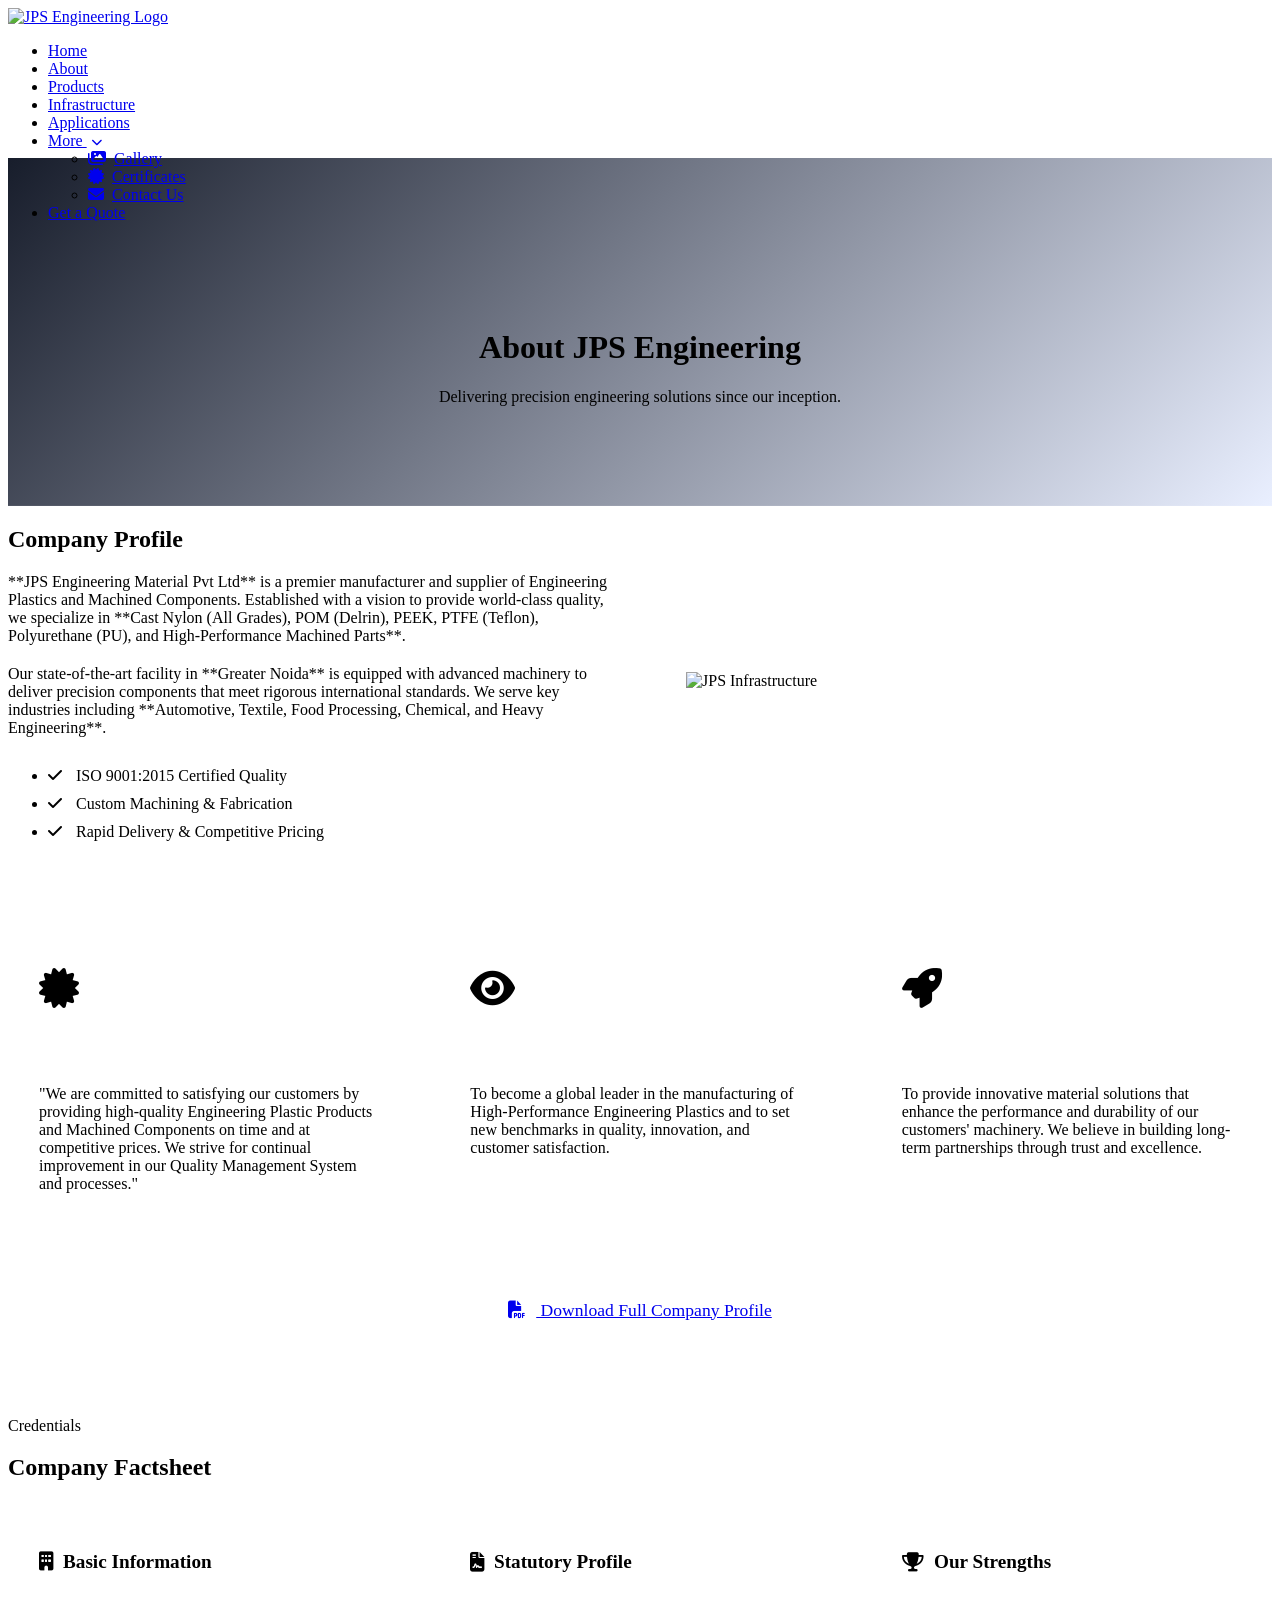
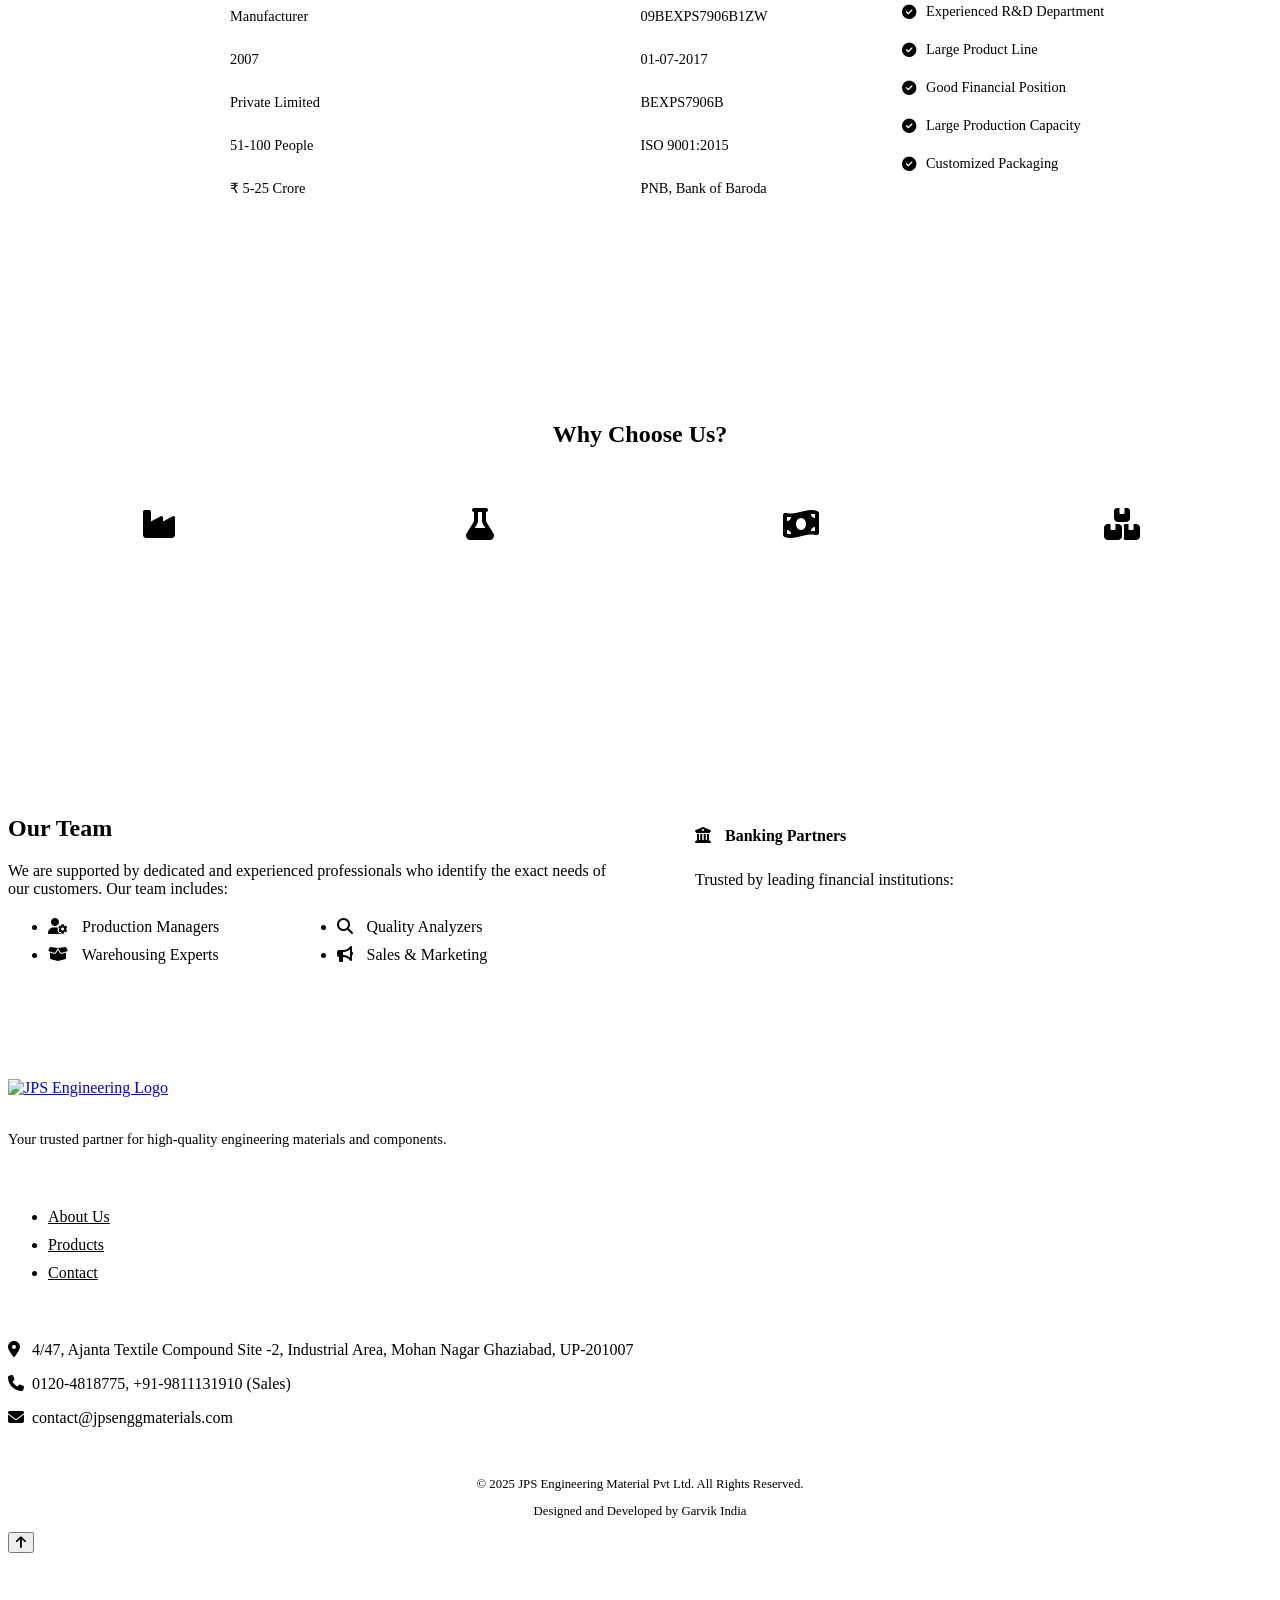
==== about.html @ 98e8474f "contacdt update" ====
<!DOCTYPE html>
<html lang="en">

<head>
    <meta charset="UTF-8">
    <meta name="viewport" content="width=device-width, initial-scale=1.0">
    <meta name="description"
        content="JPS Engineering Material Pvt Ltd - Leading manufacturer of Cast Nylon, POM, PEEK, and Engineering Plastics/Metals in Greater Noida. Precision machining and custom solutions.">
    <meta name="keywords"
        content="Cast Nylon, POM, PEEK, Engineering Plastics, Machining, Greater Noida, Nylon 6G, Polyacetal, Teflon, PTFE, Polyurethane, JPS Engineering">
    <meta name="author" content="JPS Engineering Material Pvt Ltd">
    <title>About Us | JPS Engineering Material Pvt Ltd</title>
    <!-- Fonts -->
    <link rel="preconnect" href="https://fonts.googleapis.com">
    <link rel="preconnect" href="https://fonts.gstatic.com" crossorigin>
    <link
        href="https://fonts.googleapis.com/css2?family=Rajdhani:wght@400;500;600;700&family=Inter:wght@300;400;500;600;700&display=swap"
        rel="stylesheet">
    <!-- FontAwesome -->
    <link rel="stylesheet" href="https://cdnjs.cloudflare.com/ajax/libs/font-awesome/6.4.0/css/all.min.css">
    <!-- AOS Animation -->
    <link rel="stylesheet" href="https://unpkg.com/aos@next/dist/aos.css" />
    <!-- Custom CSS -->
    <link rel="stylesheet" href="assets/css/style.css">
    <style>
        .page-header {
            padding: 150px 0 80px;
            background: linear-gradient(135deg, rgba(11, 17, 32, 0.95) 0%, rgba(41, 98, 255, 0.1) 100%), url('assets/images/factory-bg.jpg');
            background-size: cover;
            background-position: center;
            text-align: center;
            margin-top: -80px;
        }
    </style>
</head>

<body>

    <!-- Preloader -->
    <div class="preloader">
        <div class="spinner"></div>
    </div>

    <!-- Navigation -->
    <nav class="navbar" id="navbar">
        <div class="container">
            <a href="index.html" class="logo">
                <img src="assets/images/jps logo.png" alt="JPS Engineering Logo">
            </a>

            <ul class="nav-menu" id="navMenu">
                <li><a href="index.html" class="nav-link">Home</a></li>
                <li><a href="about.html" class="nav-link active">About</a></li>
                <li><a href="products.html" class="nav-link">Products</a></li>
                <li><a href="infrastructure.html" class="nav-link">Infrastructure</a></li>
                <li><a href="applications.html" class="nav-link">Applications</a></li>
                <li class="dropdown" id="moreDropdown">
                    <a href="#" class="nav-link">More <i class="fa-solid fa-chevron-down"
                            style="font-size:0.7em; margin-left:4px;"></i></a>
                    <ul class="dropdown-menu">
                        <li><a href="gallery.html"><i class="fa-solid fa-images"
                                    style="margin-right:8px; color:var(--primary);"></i>Gallery</a></li>
                        <li><a href="certificates.html"><i class="fa-solid fa-certificate"
                                    style="margin-right:8px; color:var(--primary);"></i>Certificates</a></li>
                        <li><a href="contact.html"><i class="fa-solid fa-envelope"
                                    style="margin-right:8px; color:var(--primary);"></i>Contact Us</a></li>
                    </ul>
                </li>
                <li><a href="contact.html" class="nav-link nav-cta">Get a Quote</a></li>
            </ul>

            <div class="hamburger" id="hamburger">
                <span></span>
                <span></span>
                <span></span>
            </div>
        </div>
    </nav>

    <!-- Page Header -->
    <header class="page-header">
        <div class="container">
            <h1 data-aos="fade-down">About JPS Engineering</h1>
            <p style="color: var(--text-muted); max-width: 600px; margin: 20px auto;" data-aos="fade-up">Delivering
                precision engineering solutions since our inception.</p>
        </div>
    </header>

    <!-- Main Content -->
    <section>
        <div class="container">
            <div
                style="display: grid; grid-template-columns: 1fr 1fr; gap: 50px; align-items: center; margin-bottom: 80px;">
                <div data-aos="fade-right">
                    <h2 style="margin-bottom: 20px; color: var(--text-main);">Company Profile</h2>
                    <p style="color: var(--text-muted); margin-bottom: 20px;">
                        **JPS Engineering Material Pvt Ltd** is a premier manufacturer and supplier of Engineering
                        Plastics and Machined Components. Established with a vision to provide world-class quality, we
                        specialize in **Cast Nylon (All Grades), POM (Delrin), PEEK, PTFE (Teflon), Polyurethane (PU),
                        and High-Performance Machined Parts**.
                    </p>
                    <p style="color: var(--text-muted); margin-bottom: 20px;">
                        Our state-of-the-art facility in **Greater Noida** is equipped with advanced machinery to
                        deliver precision components that meet rigorous international standards. We serve key industries
                        including **Automotive, Textile, Food Processing, Chemical, and Heavy Engineering**.
                    </p>
                    <div style="margin-top: 30px;">
                        <ul style="color: var(--text-muted);">
                            <li style="margin-bottom: 10px;"><i class="fa-solid fa-check"
                                    style="color: var(--secondary); margin-right: 10px;"></i> ISO 9001:2015 Certified
                                Quality</li>
                            <li style="margin-bottom: 10px;"><i class="fa-solid fa-check"
                                    style="color: var(--secondary); margin-right: 10px;"></i> Custom Machining &
                                Fabrication</li>
                            <li><i class="fa-solid fa-check" style="color: var(--secondary); margin-right: 10px;"></i>
                                Rapid Delivery & Competitive Pricing</li>
                        </ul>
                    </div>
                </div>
                <div data-aos="fade-left">
                    <img src="assets/images/jps logo.png" alt="JPS Infrastructure"
                        style="border-radius: 10px; border: 1px solid rgba(255,255,255,0.1); background: rgba(255,255,255,0.05); padding: 20px;">
                </div>
            </div>

            <!-- Quality & Vision Grid -->
            <div style="display: grid; grid-template-columns: repeat(auto-fit, minmax(300px, 1fr)); gap: 30px;">
                <!-- Quality Policy -->
                <div class="card"
                    style="background: var(--card-bg); padding: 30px; border-radius: 12px; border: 1px solid rgba(255,255,255,0.05);"
                    data-aos="fade-up">
                    <i class="fa-solid fa-certificate"
                        style="font-size: 2.5rem; color: var(--secondary); margin-bottom: 20px;"></i>
                    <h3 style="color: white; margin-bottom: 15px;">Quality Policy</h3>
                    <p style="color: var(--text-muted);">
                        "We are committed to satisfying our customers by providing high-quality Engineering Plastic
                        Products and Machined Components on time and at competitive prices. We strive for continual
                        improvement in our Quality Management System and processes."
                    </p>
                </div>

                <!-- Our Vision -->
                <div class="card"
                    style="background: var(--card-bg); padding: 30px; border-radius: 12px; border: 1px solid rgba(255,255,255,0.05);"
                    data-aos="fade-up" data-aos-delay="100">
                    <i class="fa-solid fa-eye"
                        style="font-size: 2.5rem; color: var(--secondary); margin-bottom: 20px;"></i>
                    <h3 style="color: white; margin-bottom: 15px;">Our Vision</h3>
                    <p style="color: var(--text-muted);">
                        To become a global leader in the manufacturing of High-Performance Engineering Plastics and to
                        set new benchmarks in quality, innovation, and customer satisfaction.
                    </p>
                </div>

                <!-- Our Mission -->
                <div class="card"
                    style="background: var(--card-bg); padding: 30px; border-radius: 12px; border: 1px solid rgba(255,255,255,0.05);"
                    data-aos="fade-up" data-aos-delay="200">
                    <i class="fa-solid fa-rocket"
                        style="font-size: 2.5rem; color: var(--secondary); margin-bottom: 20px;"></i>
                    <h3 style="color: white; margin-bottom: 15px;">Our Mission</h3>
                    <p style="color: var(--text-muted);">
                        To provide innovative material solutions that enhance the performance and durability of our
                        customers' machinery. We believe in building long-term partnerships through trust and
                        excellence.
                    </p>
                </div>
            </div>

            <!-- Download Button -->
            <div style="text-align: center; margin-top: 60px;" data-aos="fade-up">
                <a href="assets/docs/JPSEM PROFILE - Copy.pdf" target="_blank" class="btn btn-primary"
                    style="padding: 15px 40px; font-size: 1.1rem;">
                    <i class="fa-solid fa-file-pdf" style="margin-right: 10px;"></i> Download Full Company Profile
                </a>
            </div>
        </div>
    </section>

    <!-- Company Factsheet -->
    <section style="background: var(--card-bg); padding: 80px 0;">
        <div class="container">
            <div class="section-header" data-aos="fade-up">
                <p>Credentials</p>
                <h2>Company Factsheet</h2>
            </div>

            <div style="display: grid; grid-template-columns: repeat(auto-fit, minmax(300px, 1fr)); gap: 30px;">
                <!-- Basic Information -->
                <div class="card"
                    style="background: var(--dark-bg); padding: 30px; border-radius: 12px; border: 1px solid rgba(255,255,255,0.08);"
                    data-aos="fade-up">
                    <h3
                        style="color: var(--secondary); font-size: 1.2rem; margin-bottom: 20px; display: flex; align-items: center; gap: 10px;">
                        <i class="fa-solid fa-building"></i> Basic Information
                    </h3>
                    <table style="width: 100%; color: var(--text-muted); font-size: 0.9rem;">
                        <tr style="border-bottom: 1px solid rgba(255,255,255,0.05);">
                            <td style="padding: 12px 0; font-weight: 600; color: white;">Nature of Business</td>
                            <td style="padding: 12px 0;">Manufacturer</td>
                        </tr>
                        <tr style="border-bottom: 1px solid rgba(255,255,255,0.05);">
                            <td style="padding: 12px 0; font-weight: 600; color: white;">Year Established</td>
                            <td style="padding: 12px 0;">2007</td>
                        </tr>
                        <tr style="border-bottom: 1px solid rgba(255,255,255,0.05);">
                            <td style="padding: 12px 0; font-weight: 600; color: white;">Legal Status</td>
                            <td style="padding: 12px 0;">Private Limited</td>
                        </tr>
                        <tr style="border-bottom: 1px solid rgba(255,255,255,0.05);">
                            <td style="padding: 12px 0; font-weight: 600; color: white;">Total Employees</td>
                            <td style="padding: 12px 0;">51-100 People</td>
                        </tr>
                        <tr>
                            <td style="padding: 12px 0; font-weight: 600; color: white;">Annual Turnover</td>
                            <td style="padding: 12px 0;">₹ 5-25 Crore</td>
                        </tr>
                    </table>
                </div>

                <!-- Statutory Details -->
                <div class="card"
                    style="background: var(--dark-bg); padding: 30px; border-radius: 12px; border: 1px solid rgba(255,255,255,0.08);"
                    data-aos="fade-up" data-aos-delay="100">
                    <h3
                        style="color: var(--secondary); font-size: 1.2rem; margin-bottom: 20px; display: flex; align-items: center; gap: 10px;">
                        <i class="fa-solid fa-file-contract"></i> Statutory Profile
                    </h3>
                    <table style="width: 100%; color: var(--text-muted); font-size: 0.9rem;">
                        <tr style="border-bottom: 1px solid rgba(255,255,255,0.05);">
                            <td style="padding: 12px 0; font-weight: 600; color: white;">GST No.</td>
                            <td style="padding: 12px 0;">09BEXPS7906B1ZW</td>
                        </tr>
                        <tr style="border-bottom: 1px solid rgba(255,255,255,0.05);">
                            <td style="padding: 12px 0; font-weight: 600; color: white;">GST Reg. Date</td>
                            <td style="padding: 12px 0;">01-07-2017</td>
                        </tr>
                        <tr style="border-bottom: 1px solid rgba(255,255,255,0.05);">
                            <td style="padding: 12px 0; font-weight: 600; color: white;">Import Export Code</td>
                            <td style="padding: 12px 0;">BEXPS7906B</td>
                        </tr>
                        <tr style="border-bottom: 1px solid rgba(255,255,255,0.05);">
                            <td style="padding: 12px 0; font-weight: 600; color: white;">Quality Cert.</td>
                            <td style="padding: 12px 0;">ISO 9001:2015</td>
                        </tr>
                        <tr>
                            <td style="padding: 12px 0; font-weight: 600; color: white;">Banker</td>
                            <td style="padding: 12px 0;">PNB, Bank of Baroda</td>
                        </tr>
                    </table>
                </div>

                <!-- Competitive Advantage -->
                <div class="card"
                    style="background: var(--dark-bg); padding: 30px; border-radius: 12px; border: 1px solid rgba(255,255,255,0.08);"
                    data-aos="fade-up" data-aos-delay="200">
                    <h3
                        style="color: var(--secondary); font-size: 1.2rem; margin-bottom: 20px; display: flex; align-items: center; gap: 10px;">
                        <i class="fa-solid fa-trophy"></i> Our Strengths
                    </h3>
                    <ul style="color: var(--text-muted); font-size: 0.9rem; list-style: none; padding: 0;">
                        <li
                            style="padding: 10px 0; border-bottom: 1px solid rgba(255,255,255,0.05); display: flex; align-items: center; gap: 10px;">
                            <i class="fa-solid fa-check-circle" style="color: var(--secondary);"></i> Experienced R&D
                            Department
                        </li>
                        <li
                            style="padding: 10px 0; border-bottom: 1px solid rgba(255,255,255,0.05); display: flex; align-items: center; gap: 10px;">
                            <i class="fa-solid fa-check-circle" style="color: var(--secondary);"></i> Large Product Line
                        </li>
                        <li
                            style="padding: 10px 0; border-bottom: 1px solid rgba(255,255,255,0.05); display: flex; align-items: center; gap: 10px;">
                            <i class="fa-solid fa-check-circle" style="color: var(--secondary);"></i> Good Financial
                            Position
                        </li>
                        <li
                            style="padding: 10px 0; border-bottom: 1px solid rgba(255,255,255,0.05); display: flex; align-items: center; gap: 10px;">
                            <i class="fa-solid fa-check-circle" style="color: var(--secondary);"></i> Large Production
                            Capacity
                        </li>
                        <li style="padding: 10px 0; display: flex; align-items: center; gap: 10px;">
                            <i class="fa-solid fa-check-circle" style="color: var(--secondary);"></i> Customized
                            Packaging
                        </li>
                    </ul>
                </div>
            </div>
        </div>
    </section>

    <!-- Why Choose Us -->
    <section style="padding: 80px 0;">
        <div class="container">
            <div style="margin-bottom: 60px;">
                <h2 style="text-align: center; margin-bottom: 40px;" data-aos="fade-up">Why Choose Us?</h2>
                <div style="display: grid; grid-template-columns: repeat(auto-fit, minmax(200px, 1fr)); gap: 20px;">
                    <div class="card"
                        style="background: var(--card-bg); padding: 20px; text-align: center; border-radius: 10px; border: var(--glass-border);"
                        data-aos="fade-up">
                        <i class="fa-solid fa-industry"
                            style="font-size: 2rem; color: var(--secondary); margin-bottom: 15px;"></i>
                        <h4 style="color: white; font-size: 1rem;">Large Production Capacity</h4>
                    </div>
                    <div class="card"
                        style="background: var(--card-bg); padding: 20px; text-align: center; border-radius: 10px; border: var(--glass-border);"
                        data-aos="fade-up" data-aos-delay="100">
                        <i class="fa-solid fa-flask"
                            style="font-size: 2rem; color: var(--secondary); margin-bottom: 15px;"></i>
                        <h4 style="color: white; font-size: 1rem;">Experienced R&D</h4>
                    </div>
                    <div class="card"
                        style="background: var(--card-bg); padding: 20px; text-align: center; border-radius: 10px; border: var(--glass-border);"
                        data-aos="fade-up" data-aos-delay="200">
                        <i class="fa-solid fa-money-bill-wave"
                            style="font-size: 2rem; color: var(--secondary); margin-bottom: 15px;"></i>
                        <h4 style="color: white; font-size: 1rem;">Financial Stability</h4>
                    </div>
                    <div class="card"
                        style="background: var(--card-bg); padding: 20px; text-align: center; border-radius: 10px; border: var(--glass-border);"
                        data-aos="fade-up" data-aos-delay="300">
                        <i class="fa-solid fa-boxes-stacked"
                            style="font-size: 2rem; color: var(--secondary); margin-bottom: 15px;"></i>
                        <h4 style="color: white; font-size: 1rem;">Large Product Line</h4>
                    </div>
                </div>
            </div>

            <!-- Team Section -->
            <div class="container">
                <div
                    style="display: grid; grid-template-columns: 1fr 1fr; gap: 50px; align-items: center; padding: 80px 0;">
                    <div data-aos="fade-right">
                        <h2 style="margin-bottom: 20px;">Our Team</h2>
                        <p style="color: var(--text-muted); margin-bottom: 20px;">
                            We are supported by dedicated and experienced professionals who identify the exact needs of
                            our
                            customers. Our team includes:
                        </p>
                        <ul style="color: var(--text-muted); display: grid; grid-template-columns: 1fr 1fr; gap: 10px;">
                            <li><i class="fa-solid fa-user-gear"
                                    style="color: var(--secondary); margin-right: 10px;"></i>
                                Production Managers</li>
                            <li><i class="fa-solid fa-magnifying-glass"
                                    style="color: var(--secondary); margin-right: 10px;"></i>
                                Quality Analyzers</li>
                            <li><i class="fa-solid fa-box-open"
                                    style="color: var(--secondary); margin-right: 10px;"></i>
                                Warehousing Experts</li>
                            <li><i class="fa-solid fa-bullhorn"
                                    style="color: var(--secondary); margin-right: 10px;"></i> Sales &
                                Marketing</li>
                        </ul>
                    </div>
                    <div data-aos="fade-left">
                        <div
                            style="background: var(--card-bg); padding: 30px; border-radius: 12px; border: var(--glass-border);">
                            <h4><i class="fa-solid fa-building-columns"
                                    style="color: var(--accent); margin-right: 10px;"></i>
                                Banking Partners</h4>
                            <p style="color: var(--text-muted); margin-top: 15px; line-height: 1.8;">
                                Trusted by leading financial institutions:<br>
                                <strong style="color: white;">Punjab National Bank</strong><br>
                                <strong style="color: white;">Bank of Baroda</strong>
                            </p>
                        </div>
                    </div>
                </div>
                <div>
                    <a href="index.html" class="logo" style="margin-bottom: 20px; display: inline-block;">
                        <img src="assets/images/jps logo.png" alt="JPS Engineering Logo" style="height: 50px;">
                    </a>
                    <p style="color: var(--text-muted); font-size: 0.9em;">
                        Your trusted partner for high-quality engineering materials and components.
                    </p>
                </div>
                <div>
                    <h4 style="color: white; margin-bottom: 20px;">Quick Links</h4>
                    <ul style="display: flex; flex-direction: column; gap: 10px;">
                        <li><a href="about.html" style="color: var(--text-muted);">About Us</a></li>
                        <li><a href="products.html" style="color: var(--text-muted);">Products</a></li>
                        <li><a href="contact.html" style="color: var(--text-muted);">Contact</a></li>
                    </ul>
                </div>
                <div>
                    <h4 style="color: white; margin-bottom: 20px;">Contact</h4>
                    <p style="color: var(--text-muted); margin-bottom: 10px;"><i class="fa-solid fa-location-dot"
                            style="width: 20px; color: var(--secondary);"></i> 4/47, Ajanta Textile Compound Site -2,
                        Industrial Area, Mohan Nagar Ghaziabad, UP-201007</p>
                    <p style="color: var(--text-muted); margin-bottom: 10px;"><i class="fa-solid fa-phone"
                            style="width: 20px; color: var(--secondary);"></i> 0120-4818775, +91-9811131910 (Sales)</p>
                    <p style="color: var(--text-muted);"><i class="fa-solid fa-envelope"
                            style="width: 20px; color: var(--secondary);"></i> contact@jpsenggmaterials.com</p>
                </div>
            </div>
            <div
                style="text-align: center; color: var(--text-muted); font-size: 0.8em; padding-top: 20px; border-top: 1px solid rgba(255,255,255,0.05);">
                <p>&copy; 2025 JPS Engineering Material Pvt Ltd. All Rights Reserved.</p>
                <p style="margin-top: 10px;">Designed and Developed by <a href="https://garvikadvertising.com"
                        target="_blank" style="color: var(--secondary); text-decoration: none; font-weight: 500;">Garvik
                        India</a></p>
            </div>
        </div>
        </footer>

        <!-- Scripts -->
        <!-- Back to Top -->
        <button id="back-to-top" title="Back to Top">
            <i class="fa-solid fa-arrow-up"></i>
        </button>

        <script src="assets/js/main.js"></script>
        <script src="https://unpkg.com/aos@next/dist/aos.js"></script>
        <script>
            AOS.init({
                duration: 800,
                offset: 100,
                once: true
            });

            // Mobile Menu Toggle
            const hamburger = document.getElementById('hamburger');
            const navMenu = document.getElementById('navMenu');
            if (hamburger && navMenu) {
                hamburger.addEventListener('click', () => {
                    navMenu.classList.toggle('active');
                    hamburger.classList.toggle('active');
                });
            }
            const moreDropdown = document.getElementById('moreDropdown');
            if (moreDropdown) {
                moreDropdown.querySelector('.nav-link').addEventListener('click', (e) => {
                    if (window.innerWidth <= 768) {
                        e.preventDefault();
                        moreDropdown.classList.toggle('open');
                    }
                });
            }

            // Navbar Scroll Effect
            const navbar = document.getElementById('navbar');
            if (navbar) {
                window.addEventListener('scroll', () => {
                    if (window.scrollY > 60) {
                        navbar.classList.add('scrolled');
                    } else {
                        navbar.classList.remove('scrolled');
                    }
                });
            }
        </script>
</body>

</html>
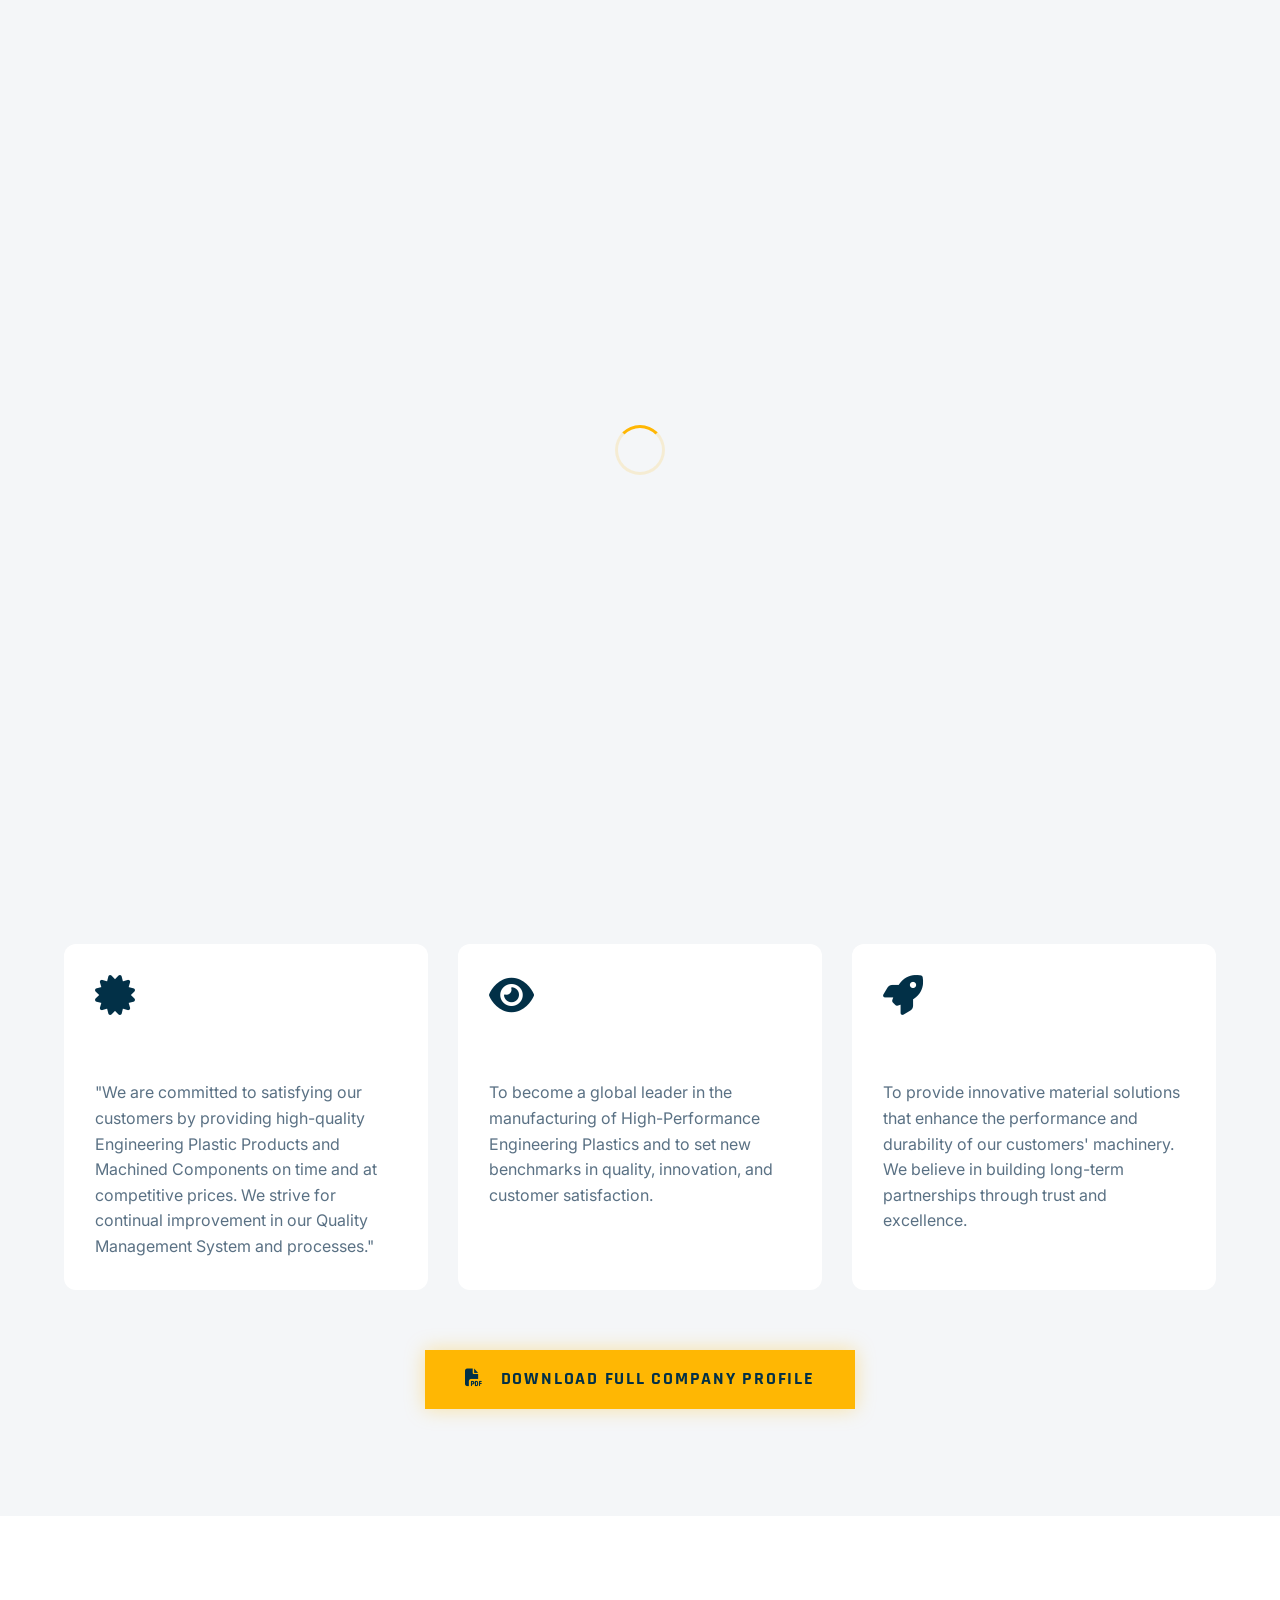
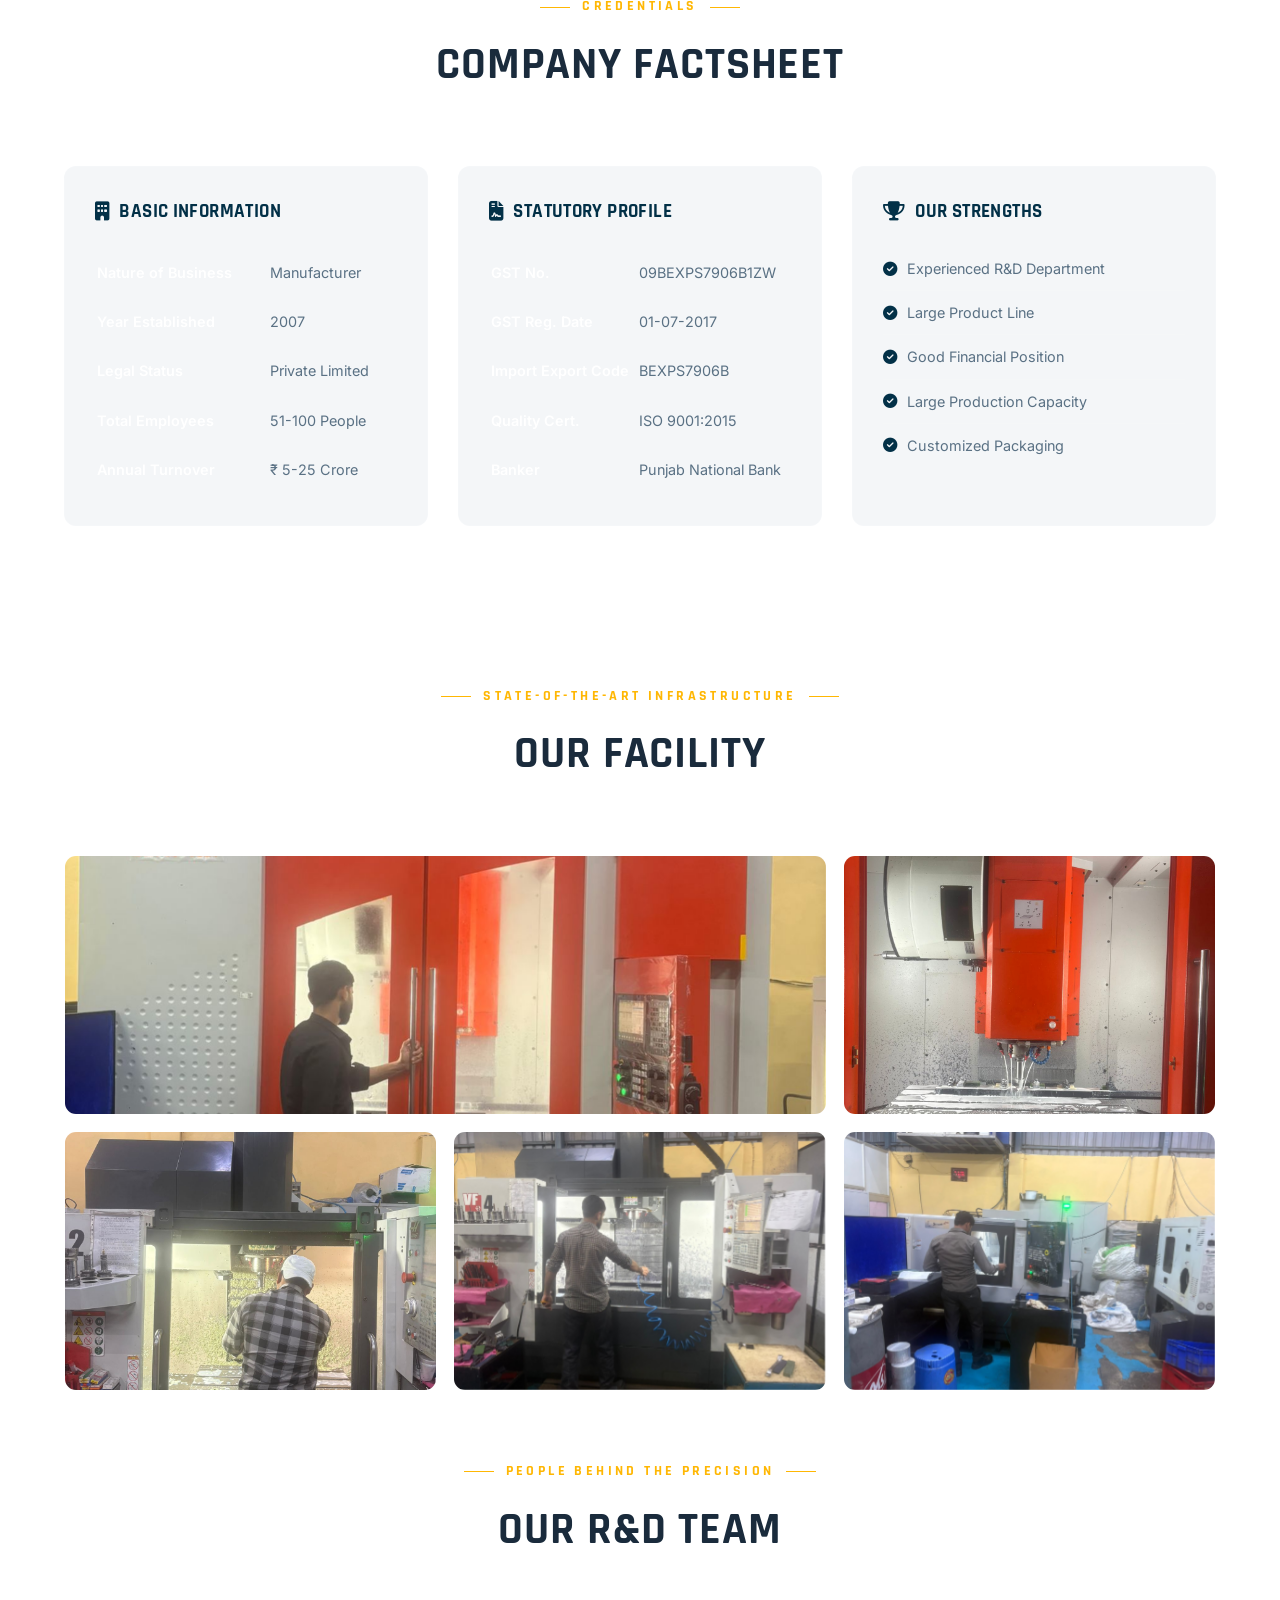
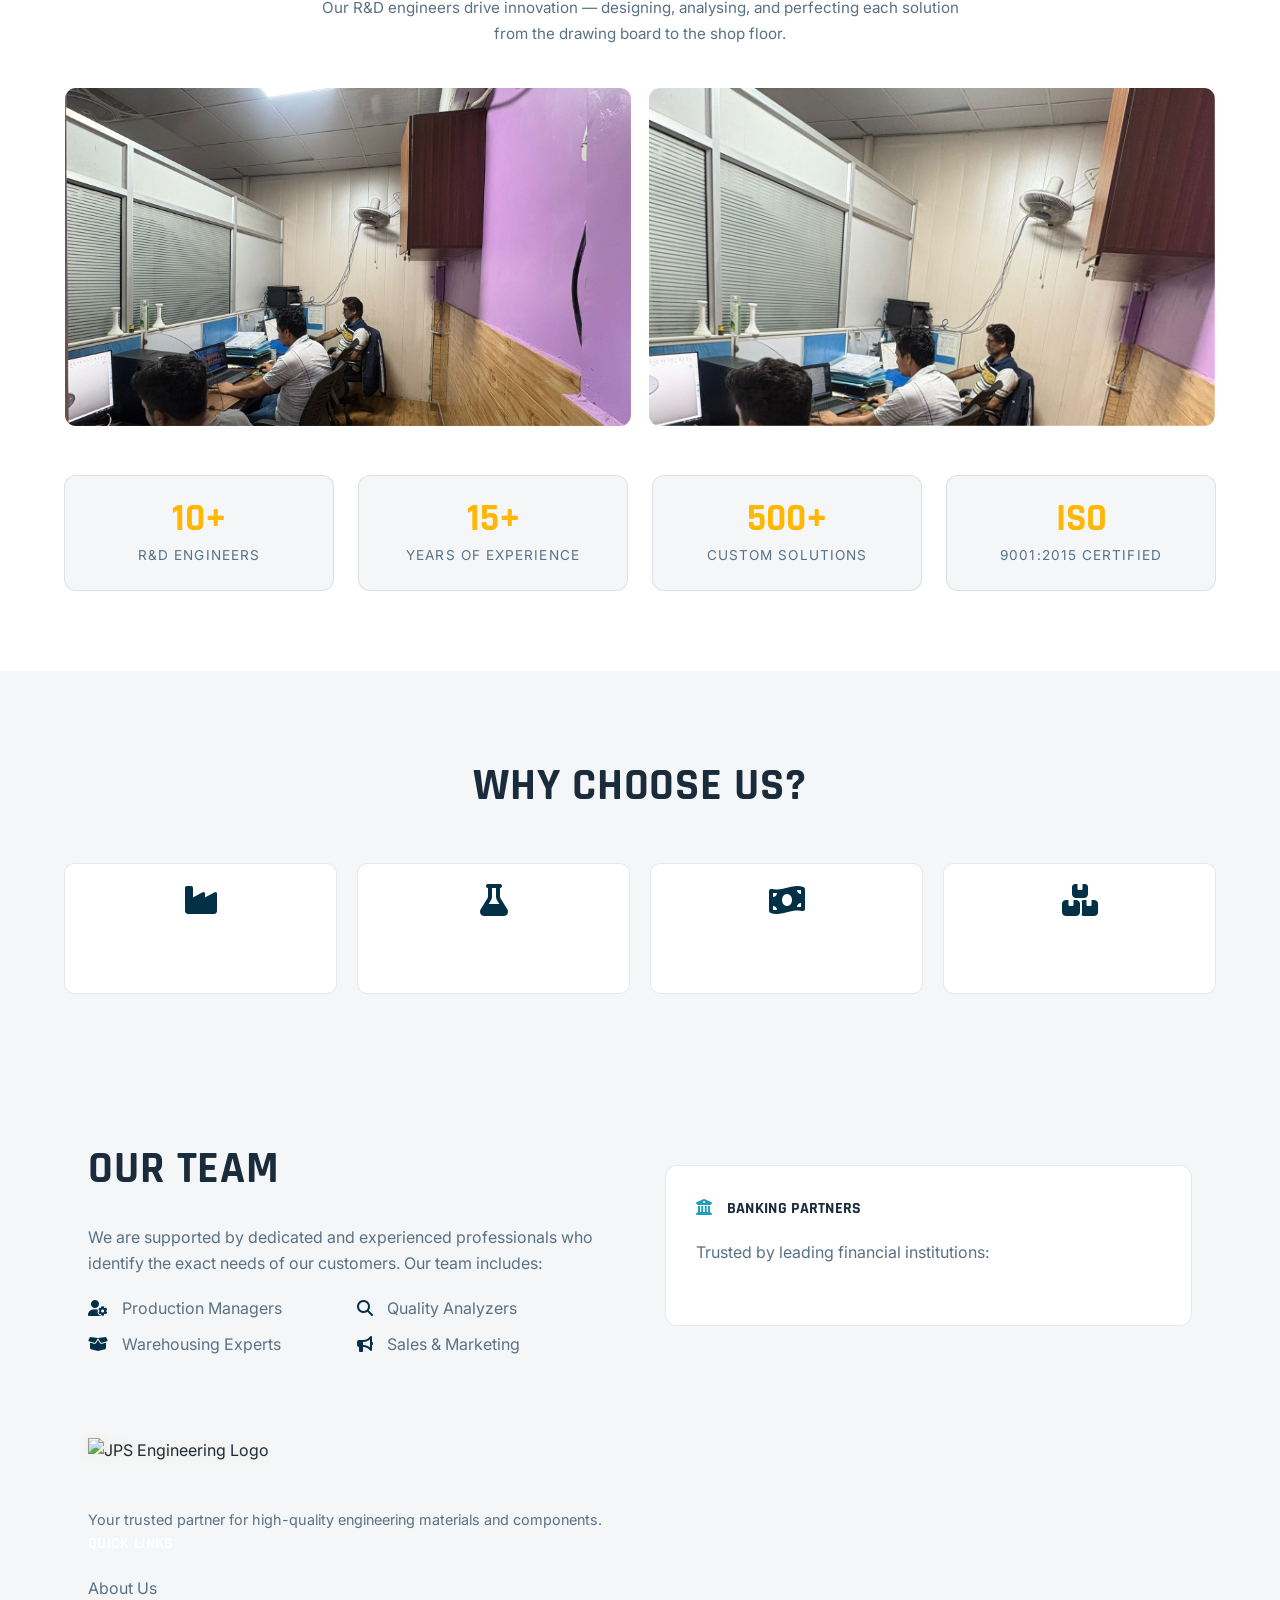
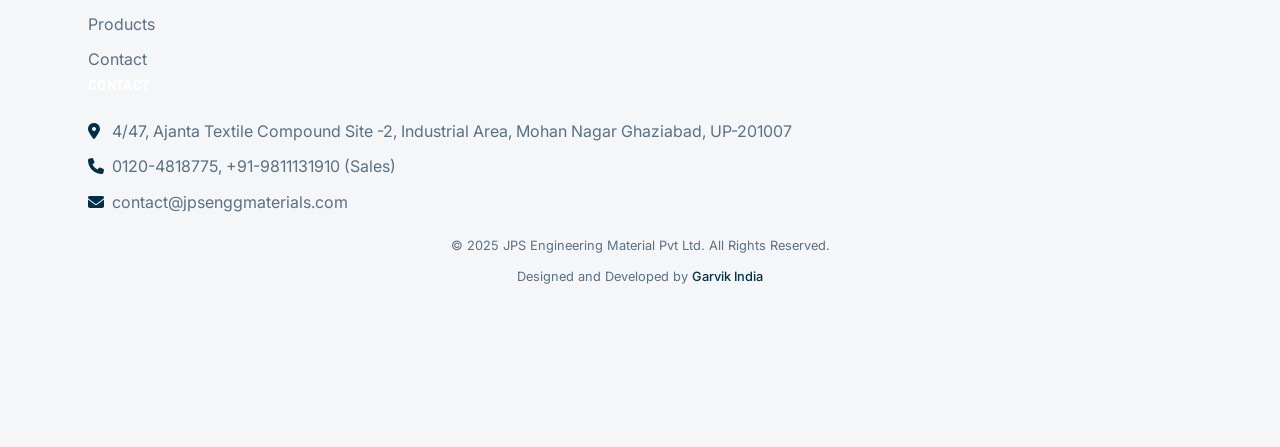
==== commit a60066f2: "ui changes" ====
--- a/about.html
+++ b/about.html
@@ -245,7 +245,7 @@
                         </tr>
                         <tr>
                             <td style="padding: 12px 0; font-weight: 600; color: white;">Banker</td>
-                            <td style="padding: 12px 0;">PNB, Bank of Baroda</td>
+                            <td style="padding: 12px 0;">Punjab National Bank</td>
                         </tr>
                     </table>
                 </div>
@@ -288,6 +288,167 @@
         </div>
     </section>
 
+    <!-- R&D Team Section -->
+    <section style="background: var(--card-bg); padding: 80px 0;">
+        <div class="container">
+
+            <!-- Facility Sub-heading -->
+            <div class="section-header" data-aos="fade-up">
+                <p>State-of-the-Art Infrastructure</p>
+                <h2>Our Facility</h2>
+            </div>
+
+            <!-- Asset Photos Grid (5 facility/workshop images) -->
+            <div style="display: grid; grid-template-columns: repeat(3, 1fr); grid-auto-rows: 260px; gap: 16px; margin-bottom: 70px;"
+                data-aos="fade-up" data-aos-delay="100">
+
+                <!-- Asset 1 — spans 2 cols (hero shot) -->
+                <div style="grid-column: span 2; position: relative; overflow: hidden; border-radius: 12px; cursor: pointer;"
+                    class="team-photo-card">
+                    <img src="assets/images/team/asset-1.jpeg" alt="JPS CNC Machining Floor"
+                        style="width:100%; height:100%; object-fit:cover; transition: transform 0.5s ease;">
+                    <div class="team-photo-overlay">
+                        <i class="fa-solid fa-magnifying-glass-plus" style="font-size:1.8rem; color:#fff;"></i>
+                        <span
+                            style="color:#fff; font-family:'Rajdhani',sans-serif; font-weight:700; font-size:1rem; letter-spacing:0.1em; text-transform:uppercase; margin-top:8px;">CNC
+                            Machining Floor</span>
+                    </div>
+                </div>
+
+                <!-- Asset 2 -->
+                <div style="position: relative; overflow: hidden; border-radius: 12px; cursor: pointer;"
+                    class="team-photo-card">
+                    <img src="assets/images/team/asset-2.jpeg" alt="JPS Engineering Workshop"
+                        style="width:100%; height:100%; object-fit:cover; transition: transform 0.5s ease;">
+                    <div class="team-photo-overlay">
+                        <i class="fa-solid fa-magnifying-glass-plus" style="font-size:1.5rem; color:#fff;"></i>
+                        <span
+                            style="color:#fff; font-family:'Rajdhani',sans-serif; font-weight:700; font-size:0.9rem; letter-spacing:0.1em; text-transform:uppercase; margin-top:8px;">Workshop</span>
+                    </div>
+                </div>
+
+                <!-- Asset 3 -->
+                <div style="position: relative; overflow: hidden; border-radius: 12px; cursor: pointer;"
+                    class="team-photo-card">
+                    <img src="assets/images/team/asset-3.jpeg" alt="JPS Manufacturing Operations"
+                        style="width:100%; height:100%; object-fit:cover; transition: transform 0.5s ease;">
+                    <div class="team-photo-overlay">
+                        <i class="fa-solid fa-magnifying-glass-plus" style="font-size:1.5rem; color:#fff;"></i>
+                        <span
+                            style="color:#fff; font-family:'Rajdhani',sans-serif; font-weight:700; font-size:0.9rem; letter-spacing:0.1em; text-transform:uppercase; margin-top:8px;">Operations</span>
+                    </div>
+                </div>
+
+                <!-- Asset 4 -->
+                <div style="position: relative; overflow: hidden; border-radius: 12px; cursor: pointer;"
+                    class="team-photo-card">
+                    <img src="assets/images/team/asset-4.jpeg" alt="JPS Precision Work"
+                        style="width:100%; height:100%; object-fit:cover; transition: transform 0.5s ease;">
+                    <div class="team-photo-overlay">
+                        <i class="fa-solid fa-magnifying-glass-plus" style="font-size:1.5rem; color:#fff;"></i>
+                        <span
+                            style="color:#fff; font-family:'Rajdhani',sans-serif; font-weight:700; font-size:0.9rem; letter-spacing:0.1em; text-transform:uppercase; margin-top:8px;">Precision
+                            Work</span>
+                    </div>
+                </div>
+
+                <!-- Asset 5 -->
+                <div style="position: relative; overflow: hidden; border-radius: 12px; cursor: pointer;"
+                    class="team-photo-card">
+                    <img src="assets/images/team/asset-5.jpeg" alt="JPS Quality Check"
+                        style="width:100%; height:100%; object-fit:cover; transition: transform 0.5s ease;">
+                    <div class="team-photo-overlay">
+                        <i class="fa-solid fa-magnifying-glass-plus" style="font-size:1.5rem; color:#fff;"></i>
+                        <span
+                            style="color:#fff; font-family:'Rajdhani',sans-serif; font-weight:700; font-size:0.9rem; letter-spacing:0.1em; text-transform:uppercase; margin-top:8px;">Quality
+                            Check</span>
+                    </div>
+                </div>
+
+            </div>
+
+            <!-- R&D Team heading — images directly below -->
+            <div class="section-header" data-aos="fade-up">
+                <p>People Behind the Precision</p>
+                <h2>Our R&amp;D Team</h2>
+            </div>
+            <p style="text-align: center; color: var(--text-muted); max-width: 640px; margin: -35px auto 40px; font-size: 0.95rem; line-height: 1.7;"
+                data-aos="fade-up">
+                Our R&amp;D engineers drive innovation — designing, analysing, and perfecting each solution from the
+                drawing board to the shop floor.
+            </p>
+
+            <!-- R&D Team Photos -->
+            <div style="display: grid; grid-template-columns: repeat(2, 1fr); grid-auto-rows: 340px; gap: 16px;"
+                data-aos="fade-up" data-aos-delay="100">
+                <div style="position: relative; overflow: hidden; border-radius: 12px; cursor: pointer;"
+                    class="team-photo-card">
+                    <img src="assets/images/team/R&D-1.jpeg" alt="JPS R&D Team at Work"
+                        style="width:100%; height:100%; object-fit:cover; object-position: center 20%; transition: transform 0.5s ease;">
+                    <div class="team-photo-overlay">
+                        <i class="fa-solid fa-magnifying-glass-plus" style="font-size:1.8rem; color:#fff;"></i>
+                        <span
+                            style="color:#fff; font-family:'Rajdhani',sans-serif; font-weight:700; font-size:1rem; letter-spacing:0.1em; text-transform:uppercase; margin-top:8px;">R&amp;D
+                            — Design &amp; Analysis</span>
+                    </div>
+                </div>
+                <div style="position: relative; overflow: hidden; border-radius: 12px; cursor: pointer;"
+                    class="team-photo-card">
+                    <img src="assets/images/team/R&D-2.jpeg" alt="JPS R&D Team Engineering"
+                        style="width:100%; height:100%; object-fit:cover; object-position: center 20%; transition: transform 0.5s ease;">
+                    <div class="team-photo-overlay">
+                        <i class="fa-solid fa-magnifying-glass-plus" style="font-size:1.8rem; color:#fff;"></i>
+                        <span
+                            style="color:#fff; font-family:'Rajdhani',sans-serif; font-weight:700; font-size:1rem; letter-spacing:0.1em; text-transform:uppercase; margin-top:8px;">R&amp;D
+                            Team</span>
+                    </div>
+                </div>
+            </div>
+
+            <!-- Stats row -->
+            <div style="display: grid; grid-template-columns: repeat(auto-fit, minmax(160px, 1fr)); gap: 24px; margin-top: 48px; text-align: center;"
+                data-aos="fade-up" data-aos-delay="200">
+                <div
+                    style="padding: 24px 16px; background: var(--dark-bg); border-radius: 12px; border: 1px solid rgba(26,43,60,0.1);">
+                    <div
+                        style="font-family:'Rajdhani',sans-serif; font-size:2.4rem; font-weight:700; color:var(--primary); line-height:1;">
+                        10+</div>
+                    <div
+                        style="color:var(--text-muted); font-size:0.85rem; margin-top:6px; text-transform:uppercase; letter-spacing:0.08em;">
+                        R&amp;D Engineers</div>
+                </div>
+                <div
+                    style="padding: 24px 16px; background: var(--dark-bg); border-radius: 12px; border: 1px solid rgba(26,43,60,0.1);">
+                    <div
+                        style="font-family:'Rajdhani',sans-serif; font-size:2.4rem; font-weight:700; color:var(--primary); line-height:1;">
+                        15+</div>
+                    <div
+                        style="color:var(--text-muted); font-size:0.85rem; margin-top:6px; text-transform:uppercase; letter-spacing:0.08em;">
+                        Years of Experience</div>
+                </div>
+                <div
+                    style="padding: 24px 16px; background: var(--dark-bg); border-radius: 12px; border: 1px solid rgba(26,43,60,0.1);">
+                    <div
+                        style="font-family:'Rajdhani',sans-serif; font-size:2.4rem; font-weight:700; color:var(--primary); line-height:1;">
+                        500+</div>
+                    <div
+                        style="color:var(--text-muted); font-size:0.85rem; margin-top:6px; text-transform:uppercase; letter-spacing:0.08em;">
+                        Custom Solutions</div>
+                </div>
+                <div
+                    style="padding: 24px 16px; background: var(--dark-bg); border-radius: 12px; border: 1px solid rgba(26,43,60,0.1);">
+                    <div
+                        style="font-family:'Rajdhani',sans-serif; font-size:2.4rem; font-weight:700; color:var(--primary); line-height:1;">
+                        ISO</div>
+                    <div
+                        style="color:var(--text-muted); font-size:0.85rem; margin-top:6px; text-transform:uppercase; letter-spacing:0.08em;">
+                        9001:2015 Certified</div>
+                </div>
+            </div>
+
+        </div>
+    </section>
+
     <!-- Why Choose Us -->
     <section style="padding: 80px 0;">
         <div class="container">
@@ -359,8 +520,7 @@
                                 Banking Partners</h4>
                             <p style="color: var(--text-muted); margin-top: 15px; line-height: 1.8;">
                                 Trusted by leading financial institutions:<br>
-                                <strong style="color: white;">Punjab National Bank</strong><br>
-                                <strong style="color: white;">Bank of Baroda</strong>
+                                <strong style="color: white;">Punjab National Bank</strong>
                             </p>
                         </div>
                     </div>
--- a/assets/css/style.css
+++ b/assets/css/style.css
@@ -0,0 +1,1453 @@
+/* assets/css/style.css — JPS Engineering Industrial Theme */
+
+/* ====== Google Fonts ====== */
+@import url('https://fonts.googleapis.com/css2?family=Rajdhani:wght@400;500;600;700&family=Inter:wght@300;400;500;600;700&display=swap');
+
+/* ====== CSS Variables ====== */
+:root {
+    --primary: #FFB703;
+    /* Industrial Amber/Gold */
+    --primary-dark: #E09A00;
+    --secondary: #023047;
+    /* Deep Gunmetal Navy */
+    --accent: #219EBC;
+    /* Steel Blue */
+
+    --dark-bg: #F4F6F8;
+    --card-bg: #FFFFFF;
+    --text-main: #1A2B3C;
+    --text-muted: #5A7184;
+    --border: rgba(26, 43, 60, 0.1);
+
+    --glass: rgba(255, 255, 255, 0.9);
+    --glass-border: 1px solid rgba(26, 43, 60, 0.1);
+    --glow-primary: 0 0 25px rgba(255, 183, 3, 0.35);
+
+    --container: 1200px;
+    --nav-height: 80px;
+    --ease-out: cubic-bezier(0.23, 1, 0.32, 1);
+}
+
+/* ====== Reset & Base ====== */
+* {
+    margin: 0;
+    padding: 0;
+    box-sizing: border-box;
+}
+
+html {
+    scroll-behavior: smooth;
+}
+
+body {
+    font-family: 'Inter', sans-serif;
+    background-color: var(--dark-bg);
+    color: var(--text-main);
+    line-height: 1.6;
+    overflow-x: hidden;
+}
+
+a {
+    text-decoration: none;
+    color: inherit;
+    transition: all 0.3s ease;
+}
+
+ul {
+    list-style: none;
+}
+
+img {
+    max-width: 100%;
+    display: block;
+}
+
+/* ====== Typography ====== */
+h1,
+h2,
+h3,
+h4,
+h5,
+h6 {
+    font-family: 'Rajdhani', sans-serif;
+    font-weight: 700;
+    margin-bottom: 1rem;
+    letter-spacing: 0.02em;
+    text-transform: uppercase;
+}
+
+h1 {
+    font-size: 5rem;
+    line-height: 1.0;
+}
+
+h2 {
+    font-size: 2.8rem;
+    color: var(--text-main);
+}
+
+/* ====== Utilities ====== */
+.container {
+    max-width: var(--container);
+    margin: 0 auto;
+    padding: 0 24px;
+}
+
+.btn {
+    display: inline-block;
+    padding: 14px 36px;
+    font-family: 'Rajdhani', sans-serif;
+    font-weight: 700;
+    font-size: 1rem;
+    text-transform: uppercase;
+    letter-spacing: 0.1em;
+    cursor: pointer;
+    position: relative;
+    overflow: hidden;
+    transition: all 0.3s ease;
+    border: none;
+}
+
+.btn-primary {
+    background: var(--primary);
+    color: var(--secondary);
+    box-shadow: 0 0 20px rgba(255, 183, 3, 0.35);
+}
+
+.btn-primary:hover {
+    background: #fff;
+    color: var(--secondary);
+    box-shadow: 0 0 30px rgba(255, 183, 3, 0.5);
+    transform: translateY(-2px);
+}
+
+.btn-outline {
+    background: transparent;
+    color: #fff;
+    border: 2px solid rgba(255, 255, 255, 0.4);
+    backdrop-filter: blur(4px);
+}
+
+.btn-outline:hover {
+    background: #fff;
+    color: var(--secondary);
+    border-color: #fff;
+    transform: translateY(-2px);
+}
+
+/* ====== Preloader ====== */
+.preloader {
+    position: fixed;
+    top: 0;
+    left: 0;
+    width: 100%;
+    height: 100%;
+    background: var(--dark-bg);
+    z-index: 9999;
+    display: flex;
+    align-items: center;
+    justify-content: center;
+    transition: opacity 0.5s ease;
+}
+
+.preloader.fade-out {
+    opacity: 0;
+    pointer-events: none;
+}
+
+.spinner {
+    width: 50px;
+    height: 50px;
+    border: 3px solid rgba(255, 183, 3, 0.15);
+    border-top-color: var(--primary);
+    border-radius: 50%;
+    animation: spin 0.9s linear infinite;
+}
+
+@keyframes spin {
+    to {
+        transform: rotate(360deg);
+    }
+}
+
+/* ====== Navbar ====== */
+.navbar {
+    position: fixed;
+    top: 0;
+    width: 100%;
+    height: var(--nav-height);
+    background: rgba(255, 255, 255, 0.85);
+    backdrop-filter: blur(16px);
+    -webkit-backdrop-filter: blur(16px);
+    border-bottom: 1px solid rgba(26, 43, 60, 0.1);
+    z-index: 1000;
+    transition: all 0.4s ease;
+}
+
+.navbar.scrolled {
+    background: rgba(255, 255, 255, 0.98);
+    border-bottom-color: rgba(255, 183, 3, 0.25);
+    box-shadow: 0 4px 30px rgba(0, 0, 0, 0.08);
+}
+
+.navbar .container {
+    height: 100%;
+    display: flex;
+    justify-content: space-between;
+    align-items: center;
+}
+
+/* Logo */
+.logo {
+    display: flex;
+    align-items: center;
+    gap: 10px;
+}
+
+.logo img {
+    height: 56px;
+    width: auto;
+    /* Show natural logo on light background */
+    filter: drop-shadow(0 0 4px rgba(255, 183, 3, 0.2));
+    transition: filter 0.3s ease;
+}
+
+.logo img:hover {
+    filter: drop-shadow(0 0 10px rgba(255, 183, 3, 0.5));
+}
+
+/* Nav Links */
+.nav-menu {
+    display: flex;
+    align-items: center;
+    gap: 8px;
+}
+
+.nav-link {
+    font-family: 'Rajdhani', sans-serif;
+    font-weight: 600;
+    font-size: 0.95rem;
+    letter-spacing: 0.08em;
+    text-transform: uppercase;
+    padding: 8px 14px;
+    color: rgba(26, 43, 60, 0.85);
+    position: relative;
+    transition: color 0.3s ease;
+}
+
+.nav-link::after {
+    content: '';
+    position: absolute;
+    bottom: 4px;
+    left: 14px;
+    width: 0;
+    height: 2px;
+    background: var(--primary);
+    transition: width 0.3s ease;
+}
+
+.nav-link:hover {
+    color: var(--primary);
+}
+
+.nav-link:hover::after {
+    width: calc(100% - 28px);
+}
+
+.nav-link.active {
+    color: var(--primary);
+}
+
+.nav-link.active::after {
+    width: calc(100% - 28px);
+}
+
+/* Dropdown */
+.dropdown {
+    position: relative;
+}
+
+.dropdown-menu {
+    position: absolute;
+    top: calc(100% + 8px);
+    left: 0;
+    background: rgba(255, 255, 255, 0.98);
+    backdrop-filter: blur(20px);
+    min-width: 200px;
+    border: 1px solid rgba(26, 43, 60, 0.1);
+    border-radius: 4px;
+    padding: 8px 0;
+    opacity: 0;
+    visibility: hidden;
+    transform: translateY(8px);
+    transition: all 0.3s var(--ease-out);
+    box-shadow: 0 20px 40px rgba(0, 0, 0, 0.12);
+}
+
+.dropdown:hover .dropdown-menu {
+    opacity: 1;
+    visibility: visible;
+    transform: translateY(0);
+}
+
+.dropdown-menu li a {
+    display: block;
+    padding: 10px 20px;
+    font-family: 'Rajdhani', sans-serif;
+    font-weight: 600;
+    font-size: 0.9rem;
+    letter-spacing: 0.06em;
+    text-transform: uppercase;
+    color: var(--text-main);
+    transition: all 0.2s;
+}
+
+.dropdown-menu li a:hover {
+    background: rgba(255, 183, 3, 0.08);
+    color: var(--primary);
+    padding-left: 26px;
+}
+
+/* Nav CTA */
+.nav-cta {
+    background: var(--primary);
+    color: var(--secondary) !important;
+    padding: 10px 22px !important;
+    font-family: 'Rajdhani', sans-serif;
+    font-weight: 700;
+    letter-spacing: 0.08em;
+    text-transform: uppercase;
+    margin-left: 8px;
+    transition: all 0.3s ease;
+}
+
+.nav-cta:hover {
+    background: #fff !important;
+    transform: translateY(-2px);
+    box-shadow: var(--glow-primary);
+}
+
+.nav-cta::after {
+    display: none !important;
+}
+
+/* Hamburger */
+.hamburger {
+    display: none;
+    flex-direction: column;
+    gap: 5px;
+    cursor: pointer;
+    z-index: 1001;
+}
+
+.hamburger span {
+    width: 28px;
+    height: 2px;
+    background: var(--text-main);
+    border-radius: 2px;
+    transition: all 0.3s ease;
+}
+
+.hamburger.active span:nth-child(1) {
+    transform: rotate(45deg) translate(5px, 5px);
+}
+
+.hamburger.active span:nth-child(2) {
+    opacity: 0;
+}
+
+.hamburger.active span:nth-child(3) {
+    transform: rotate(-45deg) translate(5px, -5px);
+}
+
+/* ====== Hero Section ====== */
+.hero {
+    height: 100vh;
+    min-height: 650px;
+    position: relative;
+    display: flex;
+    align-items: center;
+    overflow: hidden;
+    background: var(--dark-bg);
+}
+
+.hero-video {
+    position: absolute;
+    top: 0;
+    left: 0;
+    width: 100%;
+    height: 100%;
+    object-fit: cover;
+    z-index: 0;
+    filter: brightness(0.45) saturate(0.8);
+}
+
+.hero-overlay {
+    position: absolute;
+    inset: 0;
+    background: linear-gradient(105deg, rgba(1, 13, 24, 0.80) 40%, rgba(1, 13, 24, 0.35) 100%);
+    z-index: 1;
+}
+
+/* Blueprint grid overlay */
+.hero::after {
+    content: '';
+    position: absolute;
+    inset: 0;
+    background-image: linear-gradient(rgba(255, 183, 3, 0.04) 1px, transparent 1px),
+        linear-gradient(90deg, rgba(255, 183, 3, 0.04) 1px, transparent 1px);
+    background-size: 60px 60px;
+    z-index: 2;
+    pointer-events: none;
+}
+
+.hero-content {
+    position: relative;
+    z-index: 3;
+    max-width: 820px;
+    padding-top: var(--nav-height);
+}
+
+.hero-tagline {
+    display: flex;
+    align-items: center;
+    gap: 16px;
+    color: var(--primary);
+    font-family: 'Rajdhani', sans-serif;
+    font-weight: 700;
+    font-size: 0.9rem;
+    letter-spacing: 0.25em;
+    text-transform: uppercase;
+    margin-bottom: 24px;
+    opacity: 0;
+    animation: fadeInUp 0.8s 0.1s ease forwards;
+}
+
+.hero-tagline::before {
+    content: '';
+    display: inline-block;
+    width: 40px;
+    height: 2px;
+    background: var(--primary);
+    flex-shrink: 0;
+}
+
+.hero-title {
+    font-family: 'Rajdhani', sans-serif;
+    font-size: clamp(3rem, 7vw, 6rem);
+    font-weight: 700;
+    line-height: 1.0;
+    text-transform: uppercase;
+    letter-spacing: 0.02em;
+    margin-bottom: 28px;
+    color: #fff;
+    opacity: 0;
+    animation: fadeInUp 0.8s 0.25s ease forwards;
+}
+
+.hero-title .outline-text {
+    -webkit-text-stroke: 2px var(--primary);
+    color: transparent;
+}
+
+.hero-title .highlight {
+    color: var(--primary);
+}
+
+.hero-desc {
+    font-size: 1.1rem;
+    color: rgba(255, 255, 255, 0.75);
+    margin-bottom: 44px;
+    max-width: 580px;
+    line-height: 1.7;
+    border-left: 3px solid var(--primary);
+    padding-left: 20px;
+    opacity: 0;
+    animation: fadeInUp 0.8s 0.4s ease forwards;
+}
+
+.hero-btns {
+    display: flex;
+    gap: 16px;
+    flex-wrap: wrap;
+    opacity: 0;
+    animation: fadeInUp 0.8s 0.55s ease forwards;
+}
+
+/* Scroll indicator */
+.scroll-indicator {
+    position: absolute;
+    bottom: 36px;
+    left: 50%;
+    transform: translateX(-50%);
+    z-index: 3;
+    display: flex;
+    flex-direction: column;
+    align-items: center;
+    gap: 8px;
+    opacity: 0;
+    animation: fadeInUp 1s 1s ease forwards;
+}
+
+.scroll-indicator span {
+    font-family: 'Rajdhani', sans-serif;
+    font-size: 0.75rem;
+    letter-spacing: 0.2em;
+    text-transform: uppercase;
+    color: rgba(255, 255, 255, 0.4);
+}
+
+.scroll-line {
+    width: 1px;
+    height: 50px;
+    background: linear-gradient(to bottom, var(--primary), transparent);
+    animation: scrollPulse 2s ease-in-out infinite;
+}
+
+@keyframes scrollPulse {
+
+    0%,
+    100% {
+        opacity: 0.4;
+        transform: scaleY(1);
+    }
+
+    50% {
+        opacity: 1;
+        transform: scaleY(1.2);
+    }
+}
+
+/* ====== Animations ====== */
+@keyframes fadeInUp {
+    from {
+        opacity: 0;
+        transform: translateY(28px);
+    }
+
+    to {
+        opacity: 1;
+        transform: translateY(0);
+    }
+}
+
+@keyframes fadeInDown {
+    from {
+        opacity: 0;
+        transform: translateY(-28px);
+    }
+
+    to {
+        opacity: 1;
+        transform: translateY(0);
+    }
+}
+
+/* ====== Section Global ====== */
+section {
+    padding: 100px 0;
+}
+
+.section-header {
+    text-align: center;
+    margin-bottom: 64px;
+}
+
+.section-header p {
+    font-family: 'Rajdhani', sans-serif;
+    font-weight: 700;
+    font-size: 0.85rem;
+    letter-spacing: 0.25em;
+    text-transform: uppercase;
+    color: var(--primary);
+    margin-bottom: 12px;
+    display: flex;
+    align-items: center;
+    justify-content: center;
+    gap: 12px;
+}
+
+.section-header p::before,
+.section-header p::after {
+    content: '';
+    display: inline-block;
+    width: 30px;
+    height: 1px;
+    background: var(--primary);
+}
+
+.section-header h2 {
+    font-size: clamp(2rem, 4vw, 2.8rem);
+    color: var(--text-main);
+    text-transform: uppercase;
+}
+
+.section-header h2::after {
+    display: none;
+}
+
+/* ====== Client Marquee ====== */
+.clients-section {
+    background: #fff;
+    padding: 60px 0;
+    overflow: hidden;
+}
+
+.clients-section .section-header p {
+    color: rgba(2, 48, 71, 0.5);
+}
+
+.clients-section .section-header p::before,
+.clients-section .section-header p::after {
+    background: rgba(2, 48, 71, 0.3);
+}
+
+.clients-section .section-header h2 {
+    color: var(--secondary);
+}
+
+.marquee-wrapper {
+    position: relative;
+    overflow: hidden;
+}
+
+.marquee-wrapper::before,
+.marquee-wrapper::after {
+    content: '';
+    position: absolute;
+    top: 0;
+    bottom: 0;
+    width: 120px;
+    z-index: 2;
+    pointer-events: none;
+}
+
+.marquee-wrapper::before {
+    left: 0;
+    background: linear-gradient(to right, #fff, transparent);
+}
+
+.marquee-wrapper::after {
+    right: 0;
+    background: linear-gradient(to left, #fff, transparent);
+}
+
+.marquee-track {
+    display: flex;
+    gap: 60px;
+    width: max-content;
+    animation: marquee 30s linear infinite;
+}
+
+.marquee-track:hover {
+    animation-play-state: paused;
+}
+
+@keyframes marquee {
+    from {
+        transform: translateX(0);
+    }
+
+    to {
+        transform: translateX(-50%);
+    }
+}
+
+.client-logo-box {
+    display: flex;
+    align-items: center;
+    justify-content: center;
+    min-width: 160px;
+    height: 70px;
+    padding: 10px 24px;
+    border: 1px solid rgba(2, 48, 71, 0.1);
+    border-radius: 6px;
+    background: #f8f9fa;
+    transition: all 0.3s ease;
+    flex-shrink: 0;
+}
+
+.client-logo-box img {
+    max-width: 140px;
+    max-height: 50px;
+    width: auto;
+    height: auto;
+    object-fit: contain;
+    display: block;
+}
+
+.client-logo-box:hover {
+    border-color: var(--primary);
+    background: #fff;
+    box-shadow: 0 4px 20px rgba(255, 183, 3, 0.15);
+    transform: translateY(-3px);
+}
+
+/* ====== About Snippet ====== */
+.about-snippet {
+    background: var(--card-bg);
+}
+
+/* ====== Featured Products Section ====== */
+.featured-products {
+    background: var(--dark-bg);
+}
+
+.products-grid {
+    display: grid;
+    grid-template-columns: repeat(auto-fit, minmax(260px, 1fr));
+    gap: 24px;
+}
+
+.product-card-home {
+    background: var(--card-bg);
+    border: 1px solid rgba(26, 43, 60, 0.1);
+    border-radius: 4px;
+    padding: 40px 30px;
+    text-align: center;
+    transition: all 0.4s var(--ease-out);
+    position: relative;
+    overflow: hidden;
+    box-shadow: 0 2px 12px rgba(0, 0, 0, 0.05);
+}
+
+.product-card-home::before {
+    content: '';
+    position: absolute;
+    top: 0;
+    left: 0;
+    width: 100%;
+    height: 3px;
+    background: var(--primary);
+    transform: scaleX(0);
+    transition: transform 0.4s var(--ease-out);
+}
+
+.product-card-home:hover::before {
+    transform: scaleX(1);
+}
+
+.product-card-home:hover {
+    transform: translateY(-8px);
+    box-shadow: 0 20px 40px rgba(0, 0, 0, 0.12);
+    border-color: rgba(255, 183, 3, 0.35);
+}
+
+.product-icon {
+    width: 72px;
+    height: 72px;
+    margin: 0 auto 24px;
+    background: rgba(255, 183, 3, 0.1);
+    border: 1px solid rgba(255, 183, 3, 0.2);
+    border-radius: 4px;
+    display: flex;
+    align-items: center;
+    justify-content: center;
+    font-size: 1.8rem;
+    color: var(--primary);
+    transition: all 0.4s var(--ease-out);
+}
+
+.product-card-home:hover .product-icon {
+    background: var(--primary);
+    color: var(--secondary);
+    transform: scale(1.1);
+}
+
+.product-card-home h3 {
+    color: var(--text-main);
+    font-size: 1.3rem;
+    margin-bottom: 12px;
+    text-transform: uppercase;
+    letter-spacing: 0.05em;
+}
+
+.product-card-home p {
+    color: var(--text-muted);
+    font-size: 0.9rem;
+    margin-bottom: 20px;
+    line-height: 1.6;
+}
+
+.product-link-home {
+    color: var(--primary);
+    font-family: 'Rajdhani', sans-serif;
+    font-weight: 700;
+    font-size: 0.9rem;
+    letter-spacing: 0.08em;
+    text-transform: uppercase;
+    display: inline-flex;
+    align-items: center;
+    gap: 8px;
+    transition: gap 0.3s ease;
+}
+
+.product-link-home:hover {
+    gap: 14px;
+    color: #fff;
+}
+
+/* ====== Statistics Section ====== */
+.stats-section {
+    background: var(--secondary);
+    padding: 80px 0;
+    position: relative;
+    overflow: hidden;
+}
+
+.stats-section::before {
+    content: '';
+    position: absolute;
+    inset: 0;
+    background-image: radial-gradient(circle at 1px 1px, rgba(255, 183, 3, 0.08) 1px, transparent 0);
+    background-size: 40px 40px;
+}
+
+.stats-grid {
+    display: grid;
+    grid-template-columns: repeat(auto-fit, minmax(200px, 1fr));
+    gap: 40px;
+    text-align: center;
+    position: relative;
+    z-index: 1;
+}
+
+.stat-item {
+    padding: 20px;
+}
+
+.stat-number {
+    font-family: 'Rajdhani', sans-serif;
+    font-size: 4.5rem;
+    font-weight: 700;
+    color: var(--primary);
+    line-height: 1;
+    margin-bottom: 8px;
+}
+
+.stat-number::after {
+    content: '+';
+    font-size: 3rem;
+}
+
+.stat-label {
+    color: rgba(255, 255, 255, 0.7);
+    font-family: 'Rajdhani', sans-serif;
+    font-size: 1rem;
+    font-weight: 600;
+    text-transform: uppercase;
+    letter-spacing: 0.1em;
+}
+
+/* ====== Why Choose Us ====== */
+.why-choose-grid {
+    display: grid;
+    grid-template-columns: repeat(auto-fit, minmax(250px, 1fr));
+    gap: 24px;
+}
+
+.why-card {
+    background: #FFFFFF;
+    border: 1px solid rgba(26, 43, 60, 0.1);
+    border-radius: 4px;
+    padding: 36px;
+    text-align: center;
+    transition: all 0.3s ease;
+    box-shadow: 0 2px 12px rgba(0, 0, 0, 0.05);
+}
+
+.why-card:hover {
+    background: #FFFDF0;
+    transform: translateY(-6px);
+    border-color: rgba(255, 183, 3, 0.4);
+    box-shadow: 0 16px 40px rgba(0, 0, 0, 0.1);
+}
+
+.why-icon {
+    width: 68px;
+    height: 68px;
+    margin: 0 auto 20px;
+    background: rgba(255, 183, 3, 0.08);
+    border: 1px solid rgba(255, 183, 3, 0.2);
+    border-radius: 4px;
+    display: flex;
+    align-items: center;
+    justify-content: center;
+    font-size: 1.7rem;
+    color: var(--primary);
+    transition: all 0.3s ease;
+}
+
+.why-card:hover .why-icon {
+    background: var(--primary);
+    color: var(--secondary);
+    transform: scale(1.1);
+}
+
+.why-card h4 {
+    color: var(--text-main);
+    font-size: 1.15rem;
+    margin-bottom: 10px;
+}
+
+.why-card p {
+    color: var(--text-muted);
+    font-size: 0.9rem;
+    line-height: 1.6;
+}
+
+/* ====== Testimonials ====== */
+.testimonials-section {
+    background: var(--dark-bg);
+}
+
+.testimonials-slider {
+    display: grid;
+    grid-template-columns: repeat(auto-fit, minmax(300px, 1fr));
+    gap: 24px;
+}
+
+.testimonial-card {
+    background: var(--card-bg);
+    border: 1px solid rgba(26, 43, 60, 0.1);
+    border-radius: 4px;
+    padding: 36px;
+    transition: all 0.3s ease;
+    box-shadow: 0 2px 12px rgba(0, 0, 0, 0.05);
+}
+
+.testimonial-card:hover {
+    border-color: rgba(255, 183, 3, 0.35);
+    transform: translateY(-4px);
+    box-shadow: 0 16px 40px rgba(0, 0, 0, 0.1);
+}
+
+.testimonial-stars {
+    color: var(--primary);
+    margin-bottom: 16px;
+    font-size: 0.9rem;
+}
+
+.testimonial-text {
+    color: var(--text-muted);
+    font-size: 0.95rem;
+    line-height: 1.7;
+    margin-bottom: 24px;
+    font-style: italic;
+}
+
+.testimonial-author {
+    display: flex;
+    align-items: center;
+    gap: 14px;
+}
+
+.author-avatar {
+    width: 46px;
+    height: 46px;
+    background: rgba(255, 183, 3, 0.1);
+    border: 1px solid rgba(255, 183, 3, 0.2);
+    border-radius: 50%;
+    display: flex;
+    align-items: center;
+    justify-content: center;
+    color: var(--primary);
+    font-size: 1.1rem;
+    flex-shrink: 0;
+}
+
+.testimonial-author h5 {
+    color: var(--text-main);
+    font-size: 1rem;
+    margin-bottom: 2px;
+}
+
+.testimonial-author span {
+    color: var(--text-muted);
+    font-size: 0.8rem;
+}
+
+/* ====== CTA Section ====== */
+.cta-section {
+    background: var(--secondary);
+    padding: 80px 0;
+    text-align: center;
+    position: relative;
+    overflow: hidden;
+}
+
+.cta-section::before {
+    content: '';
+    position: absolute;
+    inset: 0;
+    background-image: linear-gradient(rgba(255, 183, 3, 0.05) 1px, transparent 1px),
+        linear-gradient(90deg, rgba(255, 183, 3, 0.05) 1px, transparent 1px);
+    background-size: 50px 50px;
+}
+
+.cta-content {
+    position: relative;
+    z-index: 1;
+}
+
+.cta-content h2 {
+    font-size: clamp(2rem, 4vw, 3rem);
+    color: #fff;
+    margin-bottom: 16px;
+}
+
+.cta-content p {
+    color: rgba(255, 255, 255, 0.7);
+    font-size: 1.1rem;
+    margin-bottom: 36px;
+}
+
+.cta-buttons {
+    display: flex;
+    gap: 16px;
+    justify-content: center;
+    flex-wrap: wrap;
+}
+
+/* ====== Footer ====== */
+footer {
+    background: #010d18;
+    padding: 70px 0 24px;
+    border-top: 1px solid rgba(255, 183, 3, 0.1);
+}
+
+/* ====== WhatsApp Float ====== */
+.whatsapp-float {
+    position: fixed;
+    bottom: 24px;
+    right: 24px;
+    width: 58px;
+    height: 58px;
+    background: #25d366;
+    color: #fff;
+    border-radius: 50%;
+    font-size: 28px;
+    box-shadow: 0 4px 16px rgba(37, 211, 102, 0.4);
+    z-index: 1000;
+    display: flex;
+    align-items: center;
+    justify-content: center;
+    transition: all 0.3s ease;
+}
+
+.whatsapp-float:hover {
+    background: #20ba56;
+    transform: translateY(-4px);
+}
+
+/* Callback Float */
+.callback-float {
+    position: fixed;
+    bottom: 96px;
+    right: 28px;
+    width: 56px;
+    height: 56px;
+    background: var(--primary);
+    color: var(--secondary);
+    border: none;
+    border-radius: 50%;
+    font-size: 24px;
+    box-shadow: 0 4px 16px rgba(255, 183, 3, 0.4);
+    z-index: 1000;
+    display: flex;
+    align-items: center;
+    justify-content: center;
+    cursor: pointer;
+    transition: all 0.3s ease;
+    animation: pulse 2.5s infinite;
+}
+
+.callback-float:hover {
+    transform: translateY(-4px);
+    animation: none;
+}
+
+@keyframes pulse {
+
+    0%,
+    100% {
+        box-shadow: 0 0 0 0 rgba(255, 183, 3, 0.6);
+    }
+
+    50% {
+        box-shadow: 0 0 0 14px rgba(255, 183, 3, 0);
+    }
+}
+
+/* Back to Top */
+#back-to-top {
+    position: fixed;
+    bottom: 24px;
+    left: 24px;
+    width: 48px;
+    height: 48px;
+    background: var(--primary);
+    color: var(--secondary);
+    border: none;
+    border-radius: 4px;
+    font-size: 1.1rem;
+    cursor: pointer;
+    box-shadow: 0 4px 16px rgba(255, 183, 3, 0.35);
+    z-index: 999;
+    opacity: 0;
+    visibility: hidden;
+    transform: translateY(16px);
+    transition: all 0.3s ease;
+    display: flex;
+    align-items: center;
+    justify-content: center;
+}
+
+#back-to-top.visible {
+    opacity: 1;
+    visibility: visible;
+    transform: translateY(0);
+}
+
+#back-to-top:hover {
+    transform: translateY(-4px);
+    box-shadow: 0 8px 24px rgba(255, 183, 3, 0.5);
+}
+
+/* ====== Infrastructure Section ====== */
+.infrastructure-section {
+    background: var(--secondary);
+    padding: 100px 0;
+    position: relative;
+    overflow: hidden;
+}
+
+.infrastructure-section::before {
+    content: '';
+    position: absolute;
+    inset: 0;
+    background-image: radial-gradient(circle at 1px 1px, rgba(255, 183, 3, 0.06) 1px, transparent 0);
+    background-size: 40px 40px;
+}
+
+.infra-stats-grid {
+    display: grid;
+    grid-template-columns: repeat(auto-fit, minmax(260px, 1fr));
+    gap: 24px;
+    margin-bottom: 64px;
+}
+
+.infra-stat-card {
+    background: rgba(255, 255, 255, 0.08);
+    backdrop-filter: blur(8px);
+    border: 1px solid rgba(255, 183, 3, 0.2);
+    border-radius: 4px;
+    padding: 36px;
+    transition: all 0.3s ease;
+}
+
+.infra-stat-card:hover {
+    background: rgba(255, 255, 255, 0.14);
+    transform: translateY(-6px);
+    border-color: rgba(255, 183, 3, 0.45);
+    box-shadow: 0 16px 40px rgba(0, 0, 0, 0.2);
+}
+
+.infra-stat-card i {
+    font-size: 2rem;
+    color: var(--primary);
+    margin-bottom: 16px;
+    display: block;
+}
+
+.infra-stat-card h3 {
+    font-family: 'Rajdhani', sans-serif;
+    font-size: 2rem;
+    color: #fff;
+    margin-bottom: 8px;
+    text-transform: uppercase;
+}
+
+.infra-stat-card p {
+    color: rgba(255, 255, 255, 0.75);
+    font-size: 0.9rem;
+}
+
+/* Machine Table */
+.machine-table-wrapper {
+    overflow-x: auto;
+    border-radius: 4px;
+    border: 1px solid rgba(255, 183, 3, 0.15);
+    background: rgba(255, 255, 255, 0.03);
+    backdrop-filter: blur(8px);
+}
+
+.machine-table {
+    width: 100%;
+    border-collapse: collapse;
+    text-align: left;
+}
+
+.machine-table thead tr {
+    background: rgba(255, 183, 3, 0.08);
+    border-bottom: 1px solid rgba(255, 183, 3, 0.2);
+}
+
+.machine-table th {
+    padding: 16px 20px;
+    font-family: 'Rajdhani', sans-serif;
+    font-weight: 700;
+    font-size: 0.85rem;
+    letter-spacing: 0.12em;
+    text-transform: uppercase;
+    color: var(--primary);
+}
+
+.machine-table tbody tr {
+    border-bottom: 1px solid rgba(255, 255, 255, 0.04);
+    transition: background 0.2s;
+}
+
+.machine-table tbody tr:hover {
+    background: rgba(255, 183, 3, 0.04);
+}
+
+.machine-table td {
+    padding: 14px 20px;
+    font-size: 0.9rem;
+    color: rgba(255, 255, 255, 0.8);
+}
+
+.machine-table td:first-child {
+    color: #fff;
+    font-weight: 600;
+}
+
+.machine-table td:last-child {
+    color: var(--primary);
+    font-weight: 700;
+    font-size: 1rem;
+}
+
+/* ====== Mobile Responsive ====== */
+@media (max-width: 768px) {
+    .hamburger {
+        display: flex;
+    }
+
+    .nav-menu {
+        position: absolute;
+        top: 100%;
+        left: 0;
+        width: 100%;
+        background: rgba(255, 255, 255, 0.98);
+        flex-direction: column;
+        padding: 16px 0;
+        gap: 0;
+        max-height: 0;
+        overflow: hidden;
+        transition: max-height 0.4s ease;
+        border-bottom: 1px solid rgba(255, 183, 3, 0.2);
+        box-shadow: 0 8px 24px rgba(0, 0, 0, 0.08);
+    }
+
+    .nav-menu.active {
+        max-height: 600px;
+    }
+
+    .nav-menu li {
+        width: 100%;
+    }
+
+    .nav-link {
+        display: block;
+        padding: 14px 24px;
+        border-bottom: 1px solid rgba(26, 43, 60, 0.06);
+    }
+
+    .nav-link::after {
+        display: none;
+    }
+
+    .nav-cta {
+        margin: 12px 24px;
+        display: block;
+        text-align: center;
+    }
+
+    .dropdown-menu {
+        position: static;
+        opacity: 1;
+        visibility: visible;
+        transform: none;
+        background: rgba(26, 43, 60, 0.04);
+        border: none;
+        border-radius: 0;
+        box-shadow: none;
+        padding: 0;
+        max-height: 0;
+        overflow: hidden;
+        transition: max-height 0.3s ease;
+    }
+
+    .dropdown.open .dropdown-menu {
+        max-height: 300px;
+    }
+
+    .dropdown-menu li a {
+        padding-left: 40px;
+    }
+
+    h1 {
+        font-size: 2.8rem;
+    }
+
+    .hero-title {
+        font-size: 2.6rem;
+    }
+
+    .hero-btns {
+        flex-direction: column;
+    }
+
+    .hero-btns .btn {
+        text-align: center;
+    }
+
+    .stats-grid {
+        grid-template-columns: repeat(2, 1fr);
+    }
+
+    .stat-number {
+        font-size: 3rem;
+    }
+}
+
+@media (max-width: 480px) {
+    .stats-grid {
+        grid-template-columns: 1fr;
+    }
+
+    h1 {
+        font-size: 2.2rem;
+    }
+}
+
+/* ====== Factory Masonry Gallery ====== */
+.factory-masonry {
+    display: grid;
+    grid-template-columns: repeat(4, 1fr);
+    grid-auto-rows: 220px;
+    gap: 8px;
+    padding: 0 20px;
+    max-width: 1300px;
+    margin: 0 auto;
+}
+
+.factory-item {
+    position: relative;
+    overflow: hidden;
+    border-radius: 6px;
+    cursor: pointer;
+    background: var(--card-bg);
+}
+
+.factory-item img {
+    width: 100%;
+    height: 100%;
+    object-fit: cover;
+    display: block;
+    transition: transform 0.5s var(--ease-out);
+}
+
+.factory-item:hover img {
+    transform: scale(1.06);
+}
+
+.factory-overlay {
+    position: absolute;
+    inset: 0;
+    background: rgba(1, 13, 24, 0.45);
+    display: flex;
+    align-items: center;
+    justify-content: center;
+    opacity: 0;
+    transition: opacity 0.3s ease;
+}
+
+.factory-overlay i {
+    font-size: 2rem;
+    color: var(--primary);
+    filter: drop-shadow(0 0 8px rgba(255, 183, 3, 0.6));
+}
+
+.factory-item:hover .factory-overlay {
+    opacity: 1;
+}
+
+.factory-item.span-col-2 {
+    grid-column: span 2;
+}
+
+.factory-item.span-row-2 {
+    grid-row: span 2;
+}
+
+@media (max-width: 900px) {
+    .factory-masonry {
+        grid-template-columns: repeat(2, 1fr);
+        grid-auto-rows: 200px;
+    }
+}
+
+@media (max-width: 540px) {
+    .factory-masonry {
+        grid-template-columns: 1fr;
+        grid-auto-rows: 220px;
+    }
+
+    .factory-item.span-col-2,
+    .factory-item.span-row-2 {
+        grid-column: span 1;
+        grid-row: span 1;
+    }
+}
+
+/* R&D Team Photo Card Styles */
+.team-photo-card {
+    border: 1px solid rgba(255, 255, 255, 0.05);
+}
+
+.team-photo-card img {
+    will-change: transform;
+}
+
+.team-photo-card:hover img {
+    transform: scale(1.08);
+}
+
+.team-photo-overlay {
+    position: absolute;
+    inset: 0;
+    background: linear-gradient(to top, rgba(11, 17, 32, 0.9) 0%, rgba(11, 17, 32, 0.4) 50%, transparent 100%);
+    display: flex;
+    flex-direction: column;
+    justify-content: flex-end;
+    align-items: center;
+    padding: 30px 20px;
+    opacity: 0;
+    transition: all 0.4s ease;
+    transform: translateY(20px);
+}
+
+.team-photo-card:hover .team-photo-overlay {
+    opacity: 1;
+    transform: translateY(0);
+}
+
+/* Match masonry grid responsiveness for max-width: 900px */
+@media (max-width: 900px) {
+    .team-photo-card.span-col-2 {
+        grid-column: span 1 !important;
+    }
+}
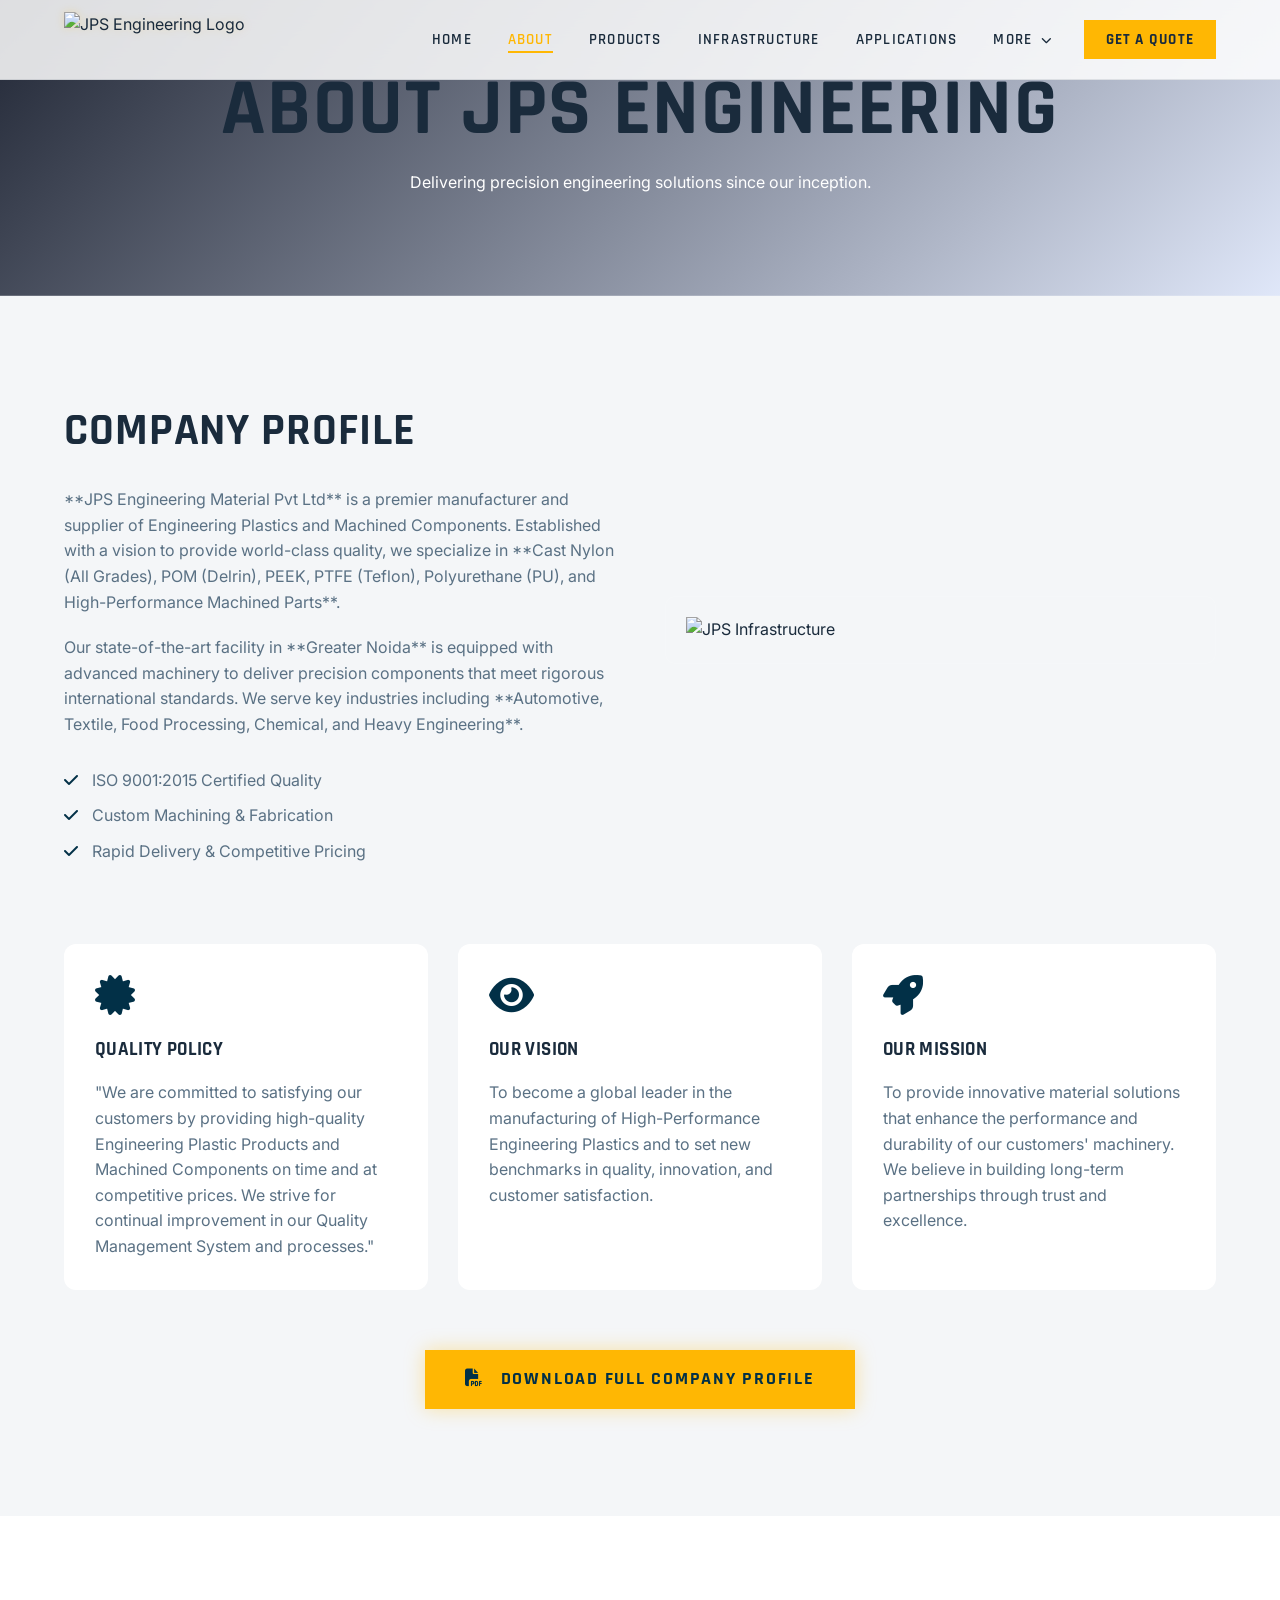
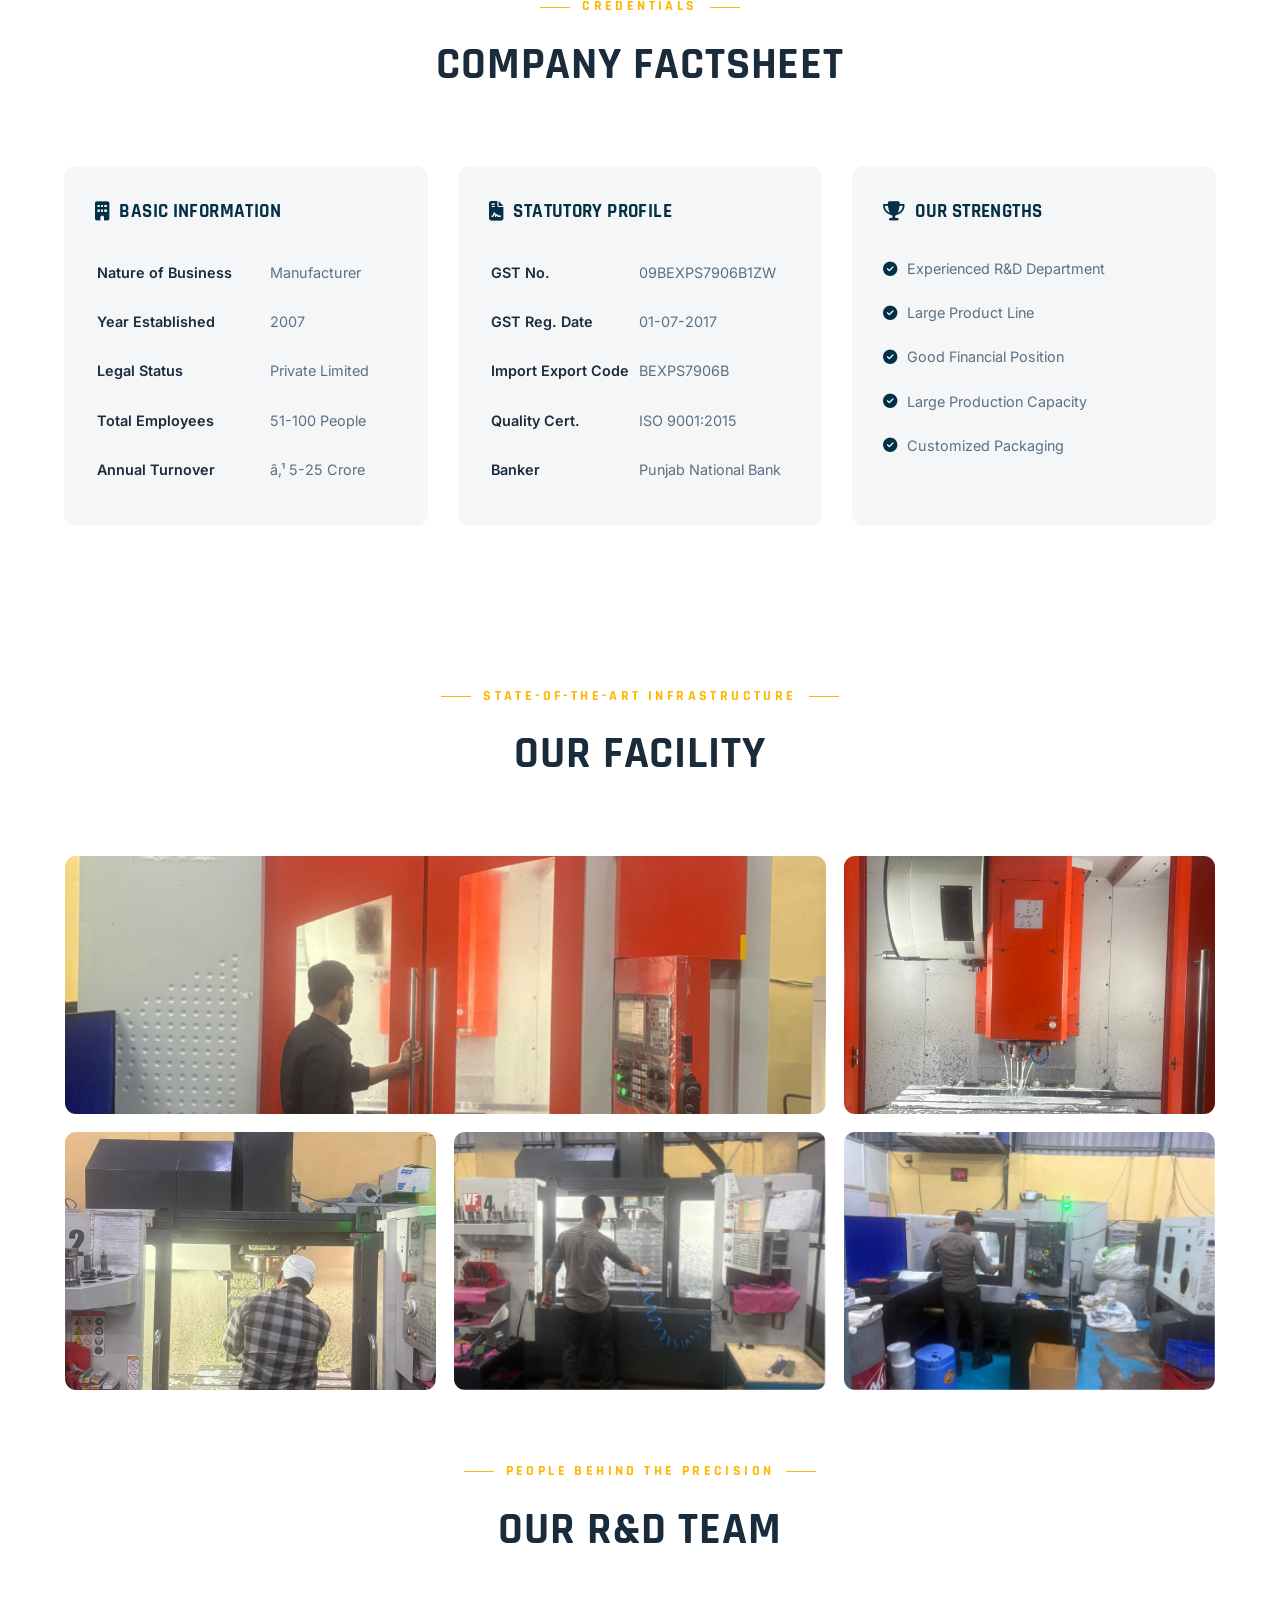
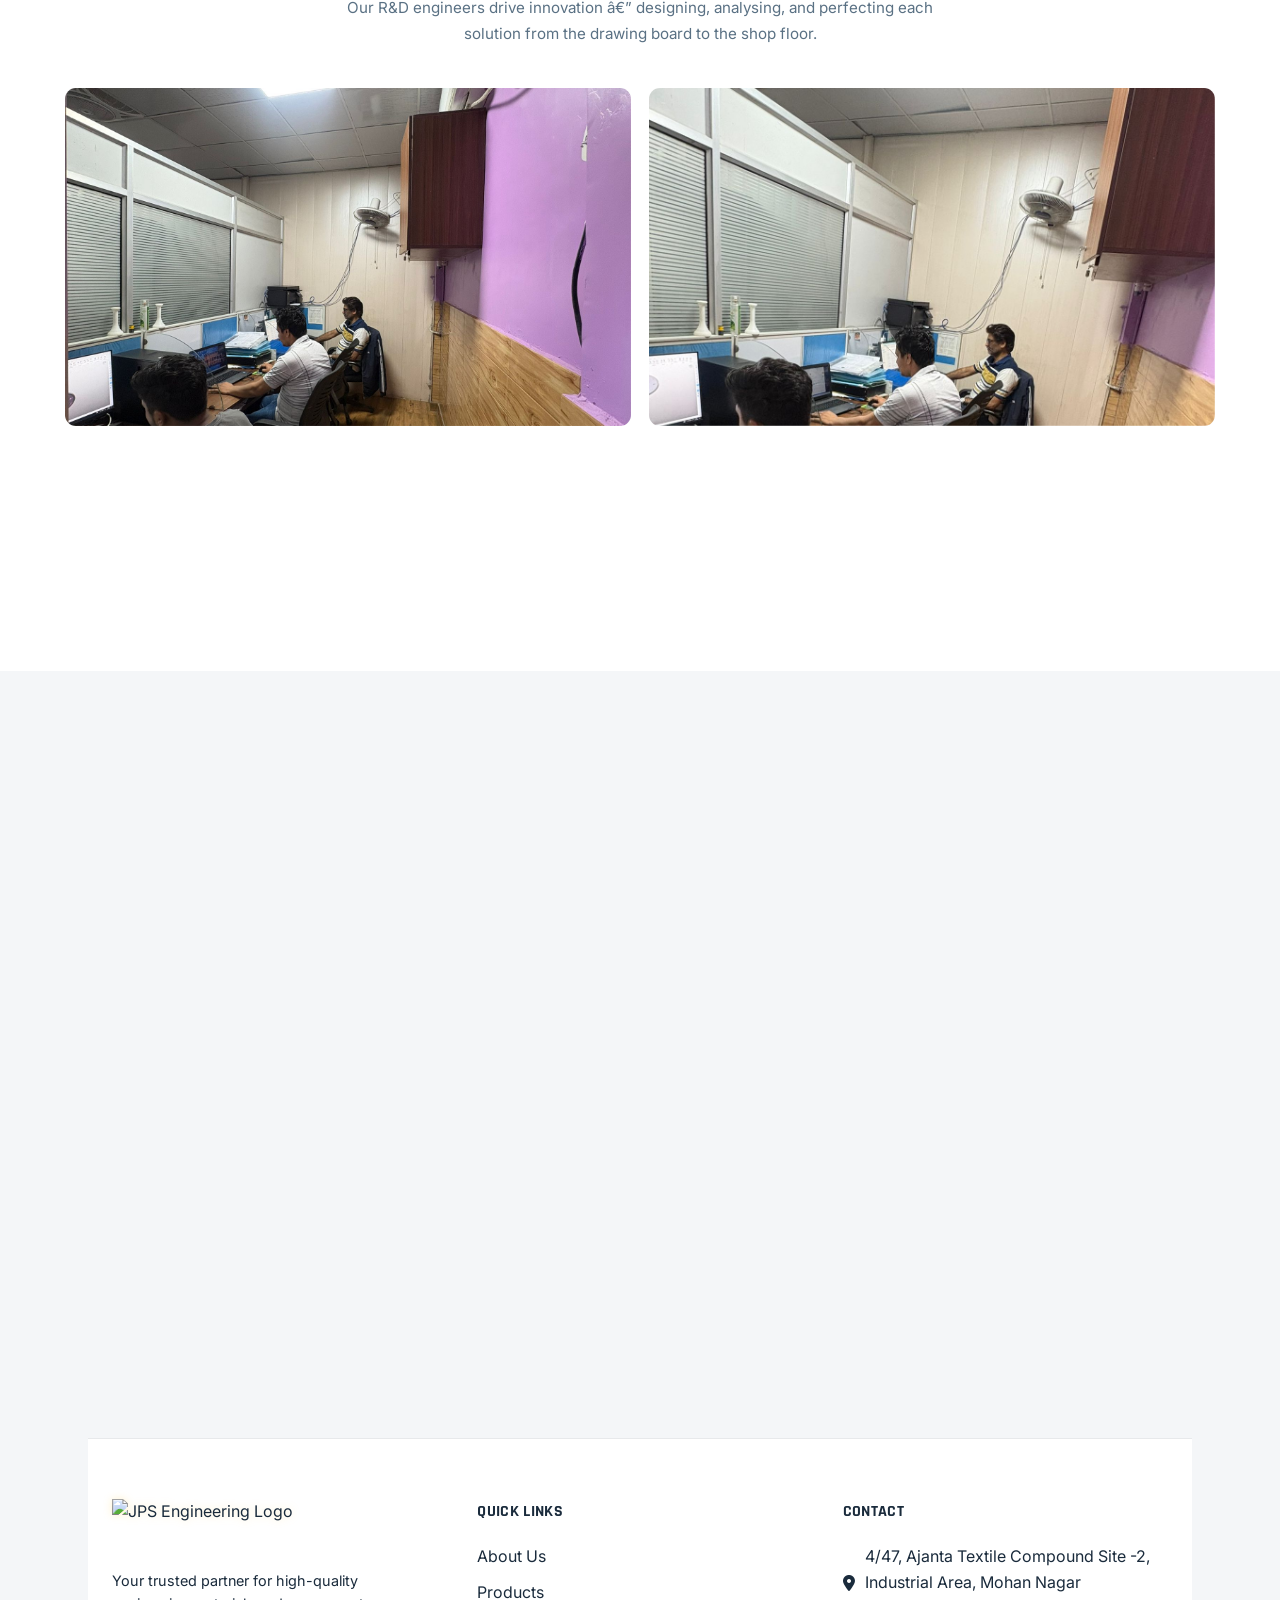
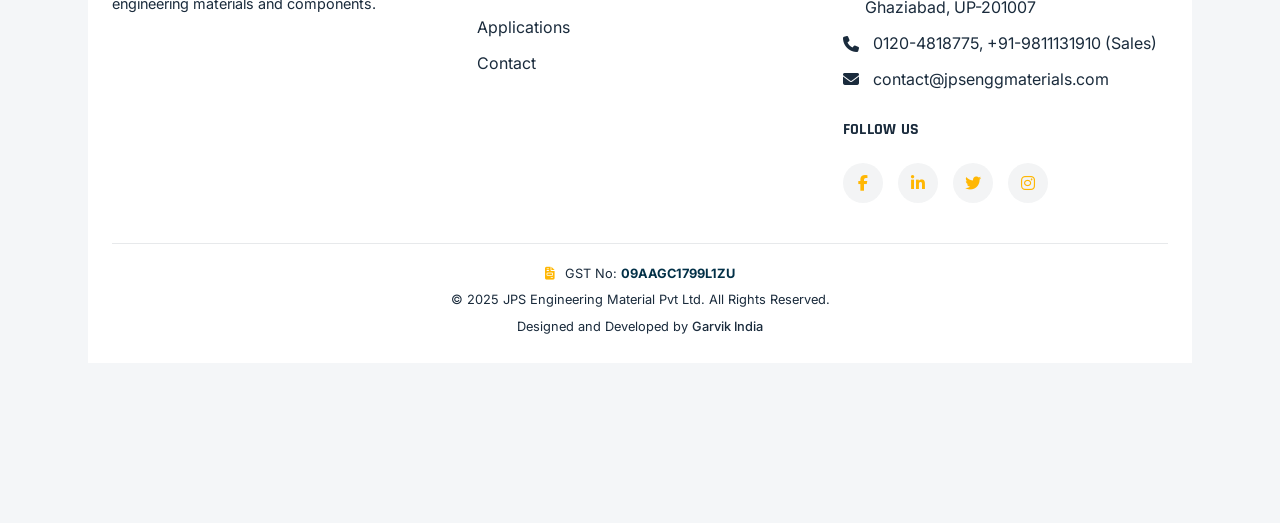
==== commit 0ab77274: "ui fixes and enhancement in the themes" ====
--- a/about.html
+++ b/about.html
@@ -1,4 +1,4 @@
-<!DOCTYPE html>
+﻿<!DOCTYPE html>
 <html lang="en">
 
 <head>
@@ -213,7 +213,7 @@
                         </tr>
                         <tr>
                             <td style="padding: 12px 0; font-weight: 600; color: white;">Annual Turnover</td>
-                            <td style="padding: 12px 0;">₹ 5-25 Crore</td>
+                            <td style="padding: 12px 0;">â‚¹ 5-25 Crore</td>
                         </tr>
                     </table>
                 </div>
@@ -302,7 +302,7 @@
             <div style="display: grid; grid-template-columns: repeat(3, 1fr); grid-auto-rows: 260px; gap: 16px; margin-bottom: 70px;"
                 data-aos="fade-up" data-aos-delay="100">
 
-                <!-- Asset 1 — spans 2 cols (hero shot) -->
+                <!-- Asset 1 â€” spans 2 cols (hero shot) -->
                 <div style="grid-column: span 2; position: relative; overflow: hidden; border-radius: 12px; cursor: pointer;"
                     class="team-photo-card">
                     <img src="assets/images/team/asset-1.jpeg" alt="JPS CNC Machining Floor"
@@ -367,14 +367,14 @@
 
             </div>
 
-            <!-- R&D Team heading — images directly below -->
+            <!-- R&D Team heading â€” images directly below -->
             <div class="section-header" data-aos="fade-up">
                 <p>People Behind the Precision</p>
                 <h2>Our R&amp;D Team</h2>
             </div>
             <p style="text-align: center; color: var(--text-muted); max-width: 640px; margin: -35px auto 40px; font-size: 0.95rem; line-height: 1.7;"
                 data-aos="fade-up">
-                Our R&amp;D engineers drive innovation — designing, analysing, and perfecting each solution from the
+                Our R&amp;D engineers drive innovation â€” designing, analysing, and perfecting each solution from the
                 drawing board to the shop floor.
             </p>
 
@@ -389,7 +389,7 @@
                         <i class="fa-solid fa-magnifying-glass-plus" style="font-size:1.8rem; color:#fff;"></i>
                         <span
                             style="color:#fff; font-family:'Rajdhani',sans-serif; font-weight:700; font-size:1rem; letter-spacing:0.1em; text-transform:uppercase; margin-top:8px;">R&amp;D
-                            — Design &amp; Analysis</span>
+                            â€” Design &amp; Analysis</span>
                     </div>
                 </div>
                 <div style="position: relative; overflow: hidden; border-radius: 12px; cursor: pointer;"
@@ -525,42 +525,48 @@
                         </div>
                     </div>
                 </div>
+                    <!-- Footer -->
+    <footer class="site-footer">
+        <div class="container">
+            <div class="footer-grid">
                 <div>
-                    <a href="index.html" class="logo" style="margin-bottom: 20px; display: inline-block;">
+                    <a href="index.html" class="logo footer-logo">
                         <img src="assets/images/jps logo.png" alt="JPS Engineering Logo" style="height: 50px;">
                     </a>
-                    <p style="color: var(--text-muted); font-size: 0.9em;">
+                    <p class="footer-desc">
                         Your trusted partner for high-quality engineering materials and components.
                     </p>
                 </div>
                 <div>
-                    <h4 style="color: white; margin-bottom: 20px;">Quick Links</h4>
-                    <ul style="display: flex; flex-direction: column; gap: 10px;">
-                        <li><a href="about.html" style="color: var(--text-muted);">About Us</a></li>
-                        <li><a href="products.html" style="color: var(--text-muted);">Products</a></li>
-                        <li><a href="contact.html" style="color: var(--text-muted);">Contact</a></li>
+                    <h4 class="footer-heading">Quick Links</h4>
+                    <ul class="footer-links">
+                        <li><a href="about.html">About Us</a></li>
+                        <li><a href="products.html">Products</a></li>
+                        <li><a href="applications.html">Applications</a></li>
+                        <li><a href="contact.html">Contact</a></li>
                     </ul>
                 </div>
                 <div>
-                    <h4 style="color: white; margin-bottom: 20px;">Contact</h4>
-                    <p style="color: var(--text-muted); margin-bottom: 10px;"><i class="fa-solid fa-location-dot"
-                            style="width: 20px; color: var(--secondary);"></i> 4/47, Ajanta Textile Compound Site -2,
-                        Industrial Area, Mohan Nagar Ghaziabad, UP-201007</p>
-                    <p style="color: var(--text-muted); margin-bottom: 10px;"><i class="fa-solid fa-phone"
-                            style="width: 20px; color: var(--secondary);"></i> 0120-4818775, +91-9811131910 (Sales)</p>
-                    <p style="color: var(--text-muted);"><i class="fa-solid fa-envelope"
-                            style="width: 20px; color: var(--secondary);"></i> contact@jpsenggmaterials.com</p>
-                </div>
-            </div>
-            <div
-                style="text-align: center; color: var(--text-muted); font-size: 0.8em; padding-top: 20px; border-top: 1px solid rgba(255,255,255,0.05);">
+                    <h4 class="footer-heading">Contact</h4>
+                    <p class="footer-contact"><i class="fa-solid fa-location-dot"></i> 4/47, Ajanta Textile Compound Site -2, Industrial Area, Mohan Nagar Ghaziabad, UP-201007</p>
+                    <p class="footer-contact"><i class="fa-solid fa-phone"></i> 0120-4818775, +91-9811131910 (Sales)</p>
+                    <p class="footer-contact"><i class="fa-solid fa-envelope"></i> contact@jpsenggmaterials.com</p>
+                    <h4 class="footer-heading" style="margin-top: 25px;">Follow Us</h4>
+                    <div class="footer-social">
+                        <a href="#"><i class="fa-brands fa-facebook-f"></i></a>
+                        <a href="#"><i class="fa-brands fa-linkedin-in"></i></a>
+                        <a href="#"><i class="fa-brands fa-twitter"></i></a>
+                        <a href="#"><i class="fa-brands fa-instagram"></i></a>
+                    </div>
+                </div>
+            </div>
+            <div class="footer-bottom">
+                <p><i class="fa-solid fa-file-invoice"></i> GST No: <strong>09AAGC1799L1ZU</strong></p>
                 <p>&copy; 2025 JPS Engineering Material Pvt Ltd. All Rights Reserved.</p>
-                <p style="margin-top: 10px;">Designed and Developed by <a href="https://garvikadvertising.com"
-                        target="_blank" style="color: var(--secondary); text-decoration: none; font-weight: 500;">Garvik
-                        India</a></p>
+                <p>Designed and Developed by <a href="https://garvikadvertising.com" target="_blank">Garvik India</a></p>
             </div>
         </div>
-        </footer>
+    </footer>
 
         <!-- Scripts -->
         <!-- Back to Top -->
@@ -576,16 +582,6 @@
                 offset: 100,
                 once: true
             });
-
-            // Mobile Menu Toggle
-            const hamburger = document.getElementById('hamburger');
-            const navMenu = document.getElementById('navMenu');
-            if (hamburger && navMenu) {
-                hamburger.addEventListener('click', () => {
-                    navMenu.classList.toggle('active');
-                    hamburger.classList.toggle('active');
-                });
-            }
             const moreDropdown = document.getElementById('moreDropdown');
             if (moreDropdown) {
                 moreDropdown.querySelector('.nav-link').addEventListener('click', (e) => {
@@ -610,4 +606,5 @@
         </script>
 </body>
 
-</html>+</html>
+
--- a/assets/css/style.css
+++ b/assets/css/style.css
@@ -1450,4 +1450,226 @@
     .team-photo-card.span-col-2 {
         grid-column: span 1 !important;
     }
-}+}
+
+/* ======================================================================= */
+/* GLOBAL THEME FIX: PREVENT INVISIBLE WHITE TEXT ON NEW LIGHT BACKGROUNDS */
+/* ======================================================================= */
+
+/* 1. Global override for any hardcoded inline white text to use dark text instead */
+[style*="color: white"],
+[style*="color:white"],
+[style*="color: #fff"],
+[style*="color:#fff"],
+[style*="color: #FFF"],
+[style*="color:#FFF"] {
+    color: var(--text-main) !important;
+}
+
+/* 2. Revert the fix for elements that sit inside *genuinely dark* sections */
+.hero [style*="color:"],
+.page-header [style*="color:"],
+.team-photo-overlay [style*="color:"],
+.cta-section [style*="color:"],
+[data-bs-theme="dark"] [style*="color:"],
+.footer-dark [style*="color:"] {
+    color: #fff !important;
+}
+
+/* 3. Fix remaining dark-theme CSS classes that still used white text properties */
+.feature-card h3,
+.feature-card p,
+.feature-card i,
+.stat-item h3,
+.stat-item p,
+.stat-item .counter,
+.process-step h3,
+.process-step p,
+.footer-heading,
+.footer-text,
+footer p,
+footer li,
+footer a,
+.footer-contact li,
+.footer-contact i,
+.footer-links a,
+footer .social-links a,
+.footer-bottom p {
+    color: var(--text-main) !important;
+}
+
+footer i {
+    color: var(--primary) !important;
+}
+
+/* Navbar enforcement (to absolutely ensure it remains White Glassmorphic everywhere) */
+.navbar {
+    background: rgba(255, 255, 255, 0.85) !important;
+    backdrop-filter: blur(16px) !important;
+    -webkit-backdrop-filter: blur(16px) !important;
+    border-bottom: 1px solid rgba(26, 43, 60, 0.1) !important;
+}
+
+.navbar.scrolled {
+    background: rgba(255, 255, 255, 0.98) !important;
+    box-shadow: 0 4px 30px rgba(0, 0, 0, 0.08) !important;
+}
+
+.nav-link {
+    color: var(--text-main) !important;
+}
+
+.nav-link:hover,
+.nav-link.active {
+    color: var(--primary) !important;
+}/* ====== Light Footer Updates ====== */
+.site-footer {
+    background: #FFFFFF;
+    /* Light theme background */
+    padding: 60px 0 20px;
+    border-top: 1px solid rgba(26, 43, 60, 0.1);
+}
+
+.footer-grid {
+    display: grid;
+    grid-template-columns: repeat(auto-fit, minmax(250px, 1fr));
+    gap: 40px;
+    margin-bottom: 40px;
+}
+
+.footer-logo {
+    display: inline-block;
+    margin-bottom: 20px;
+}
+
+.footer-desc {
+    color: var(--text-muted);
+    font-size: 0.9em;
+}
+
+.footer-heading {
+    color: var(--secondary);
+    margin-bottom: 20px;
+    font-family: 'Rajdhani', sans-serif;
+    font-weight: 700;
+}
+
+.footer-links {
+    display: flex;
+    flex-direction: column;
+    gap: 10px;
+}
+
+.footer-links a {
+    color: var(--text-muted);
+    transition: color 0.3s ease;
+}
+
+.footer-links a:hover {
+    color: var(--primary);
+}
+
+.footer-contact {
+    color: var(--text-muted);
+    margin-bottom: 10px;
+    display: flex;
+    align-items: center;
+    gap: 10px;
+}
+
+.footer-contact i {
+    width: 20px;
+    color: var(--primary);
+}
+
+.footer-social {
+    display: flex;
+    gap: 15px;
+}
+
+.footer-social a {
+    width: 40px;
+    height: 40px;
+    background: rgba(26, 43, 60, 0.05);
+    border-radius: 50%;
+    display: flex;
+    align-items: center;
+    justify-content: center;
+    color: var(--secondary);
+    transition: all 0.3s ease;
+}
+
+.footer-social a:hover {
+    background: var(--primary);
+    color: #fff;
+}
+
+.footer-bottom {
+    text-align: center;
+    color: var(--text-muted);
+    font-size: 0.8em;
+    padding-top: 20px;
+    border-top: 1px solid rgba(26, 43, 60, 0.1);
+}
+
+.footer-bottom p {
+    margin-bottom: 6px;
+}
+
+.footer-bottom i {
+    color: var(--primary);
+    margin-right: 6px;
+}
+
+.footer-bottom strong {
+    color: var(--secondary);
+}
+
+.footer-bottom a {
+    color: var(--primary);
+    text-decoration: none;
+    font-weight: 500;
+}
+
+.footer-bottom a:hover {
+    text-decoration: underline;
+}
+
+.btn-outline-white {
+    background: transparent;
+    color: #fff !important;
+    border: 2px solid #fff;
+}
+
+.btn-outline-white:hover {
+    background: #fff;
+    color: var(--secondary) !important;
+}
+/* ====== Hero Video Brightness and Grid Removal ====== */
+.hero-video {
+    filter: brightness(0.85) saturate(1) !important;
+}
+
+.hero-overlay {
+    background: linear-gradient(105deg, rgba(1, 13, 24, 0.4) 40%, rgba(1, 13, 24, 0.1) 100%) !important;
+}
+
+.hero::after {
+    display: none !important;
+}
+
+/* ====== Preloader Removal (Fast Loading) ====== */
+.preloader {
+    display: none !important;
+}
+
+/* ====== Global Responsive Grid Fallbacks ====== */
+@media (max-width: 768px) {
+
+    [style*="grid-template-columns: repeat(2, 1fr)"],
+    [style*="grid-template-columns: repeat(4, 1fr)"],
+    [style*="grid-template-columns: repeat(auto-fit,"],
+    [style*="grid-template-columns: 1fr 1fr"] {
+        grid-template-columns: 1fr !important;
+    }
+}
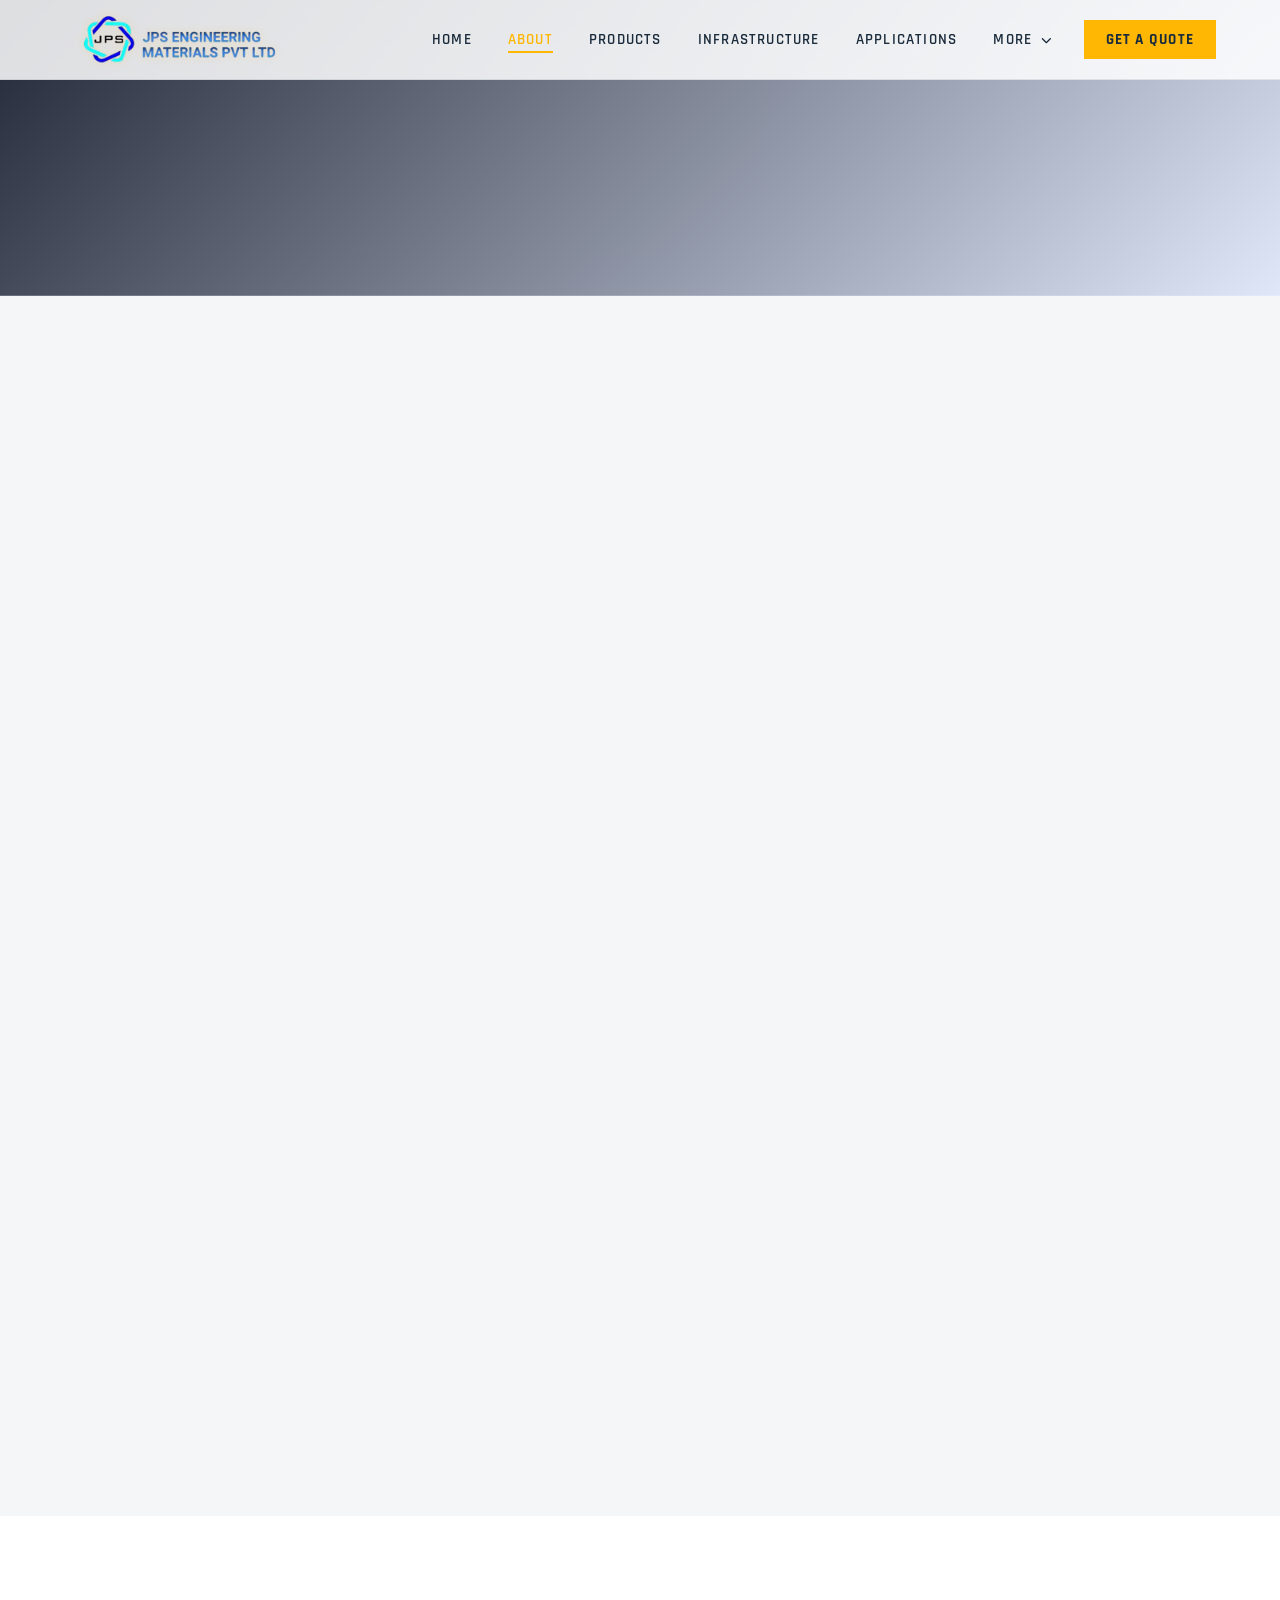
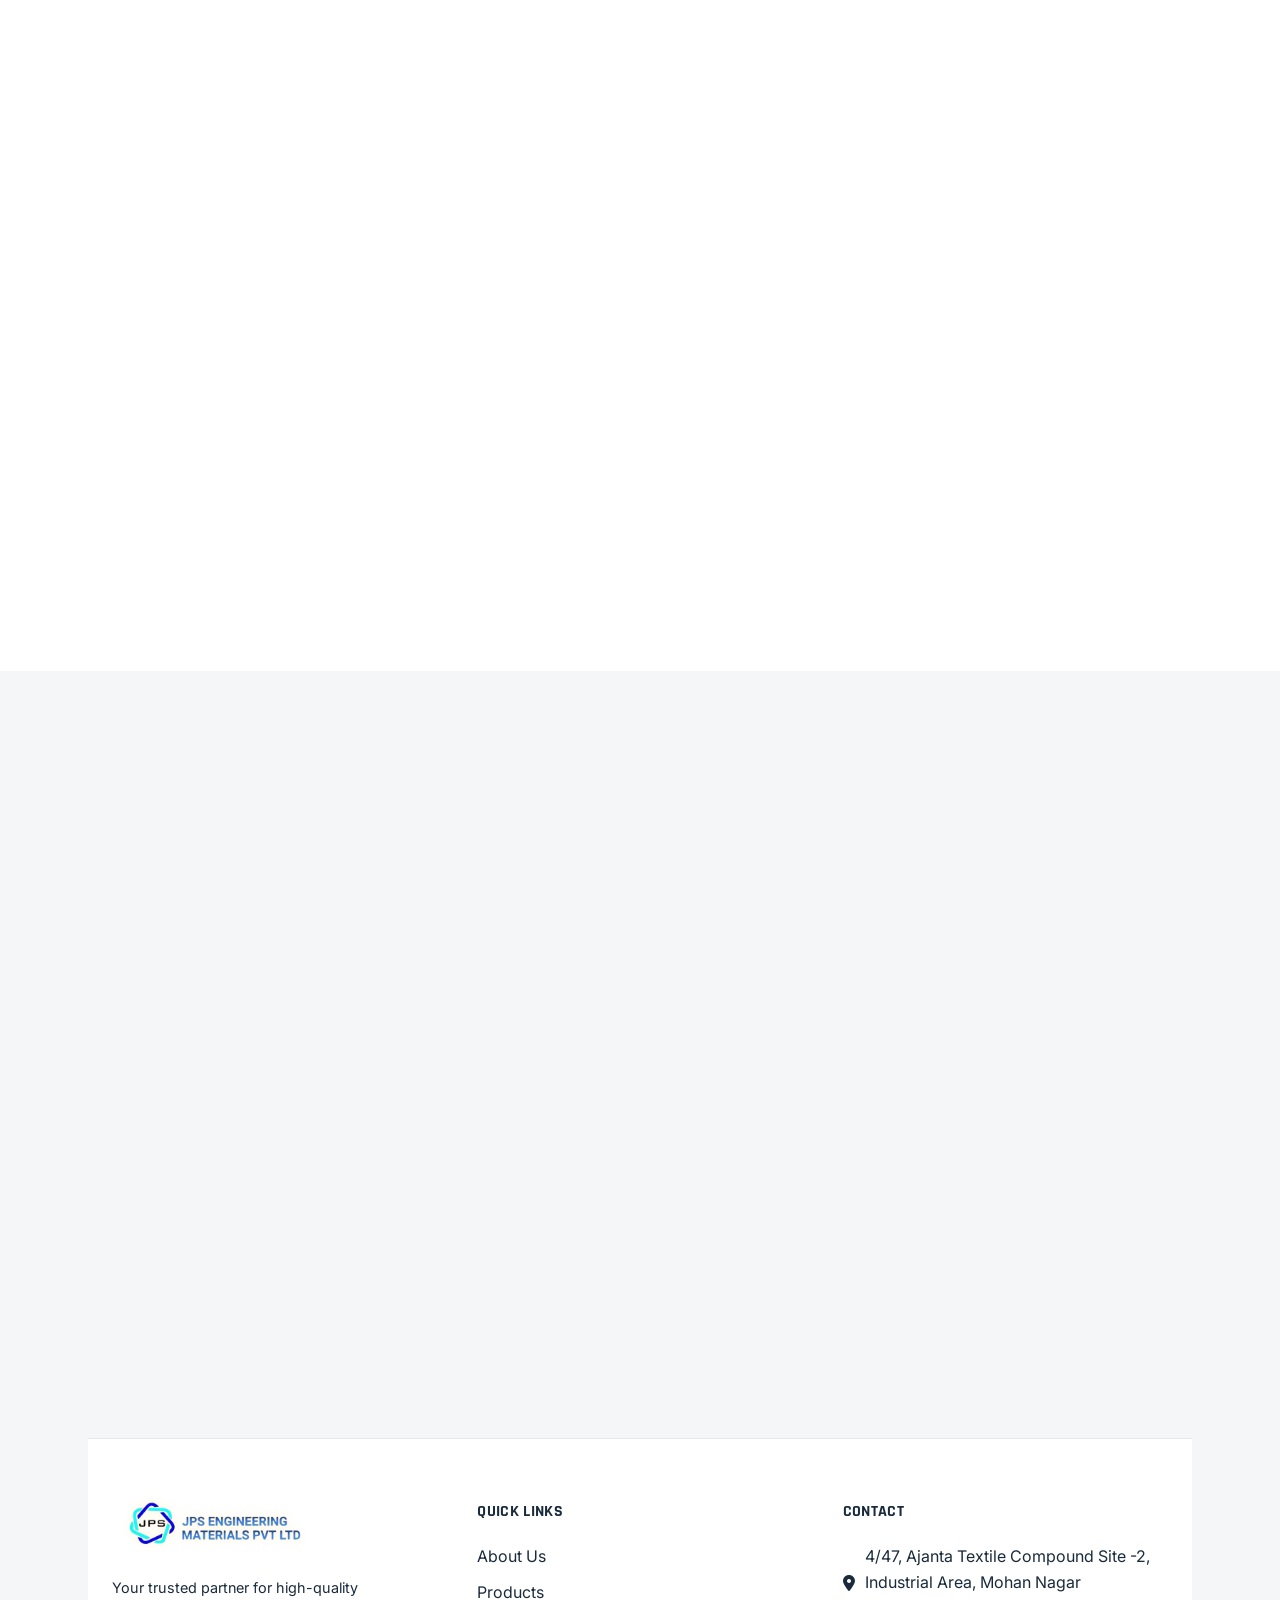
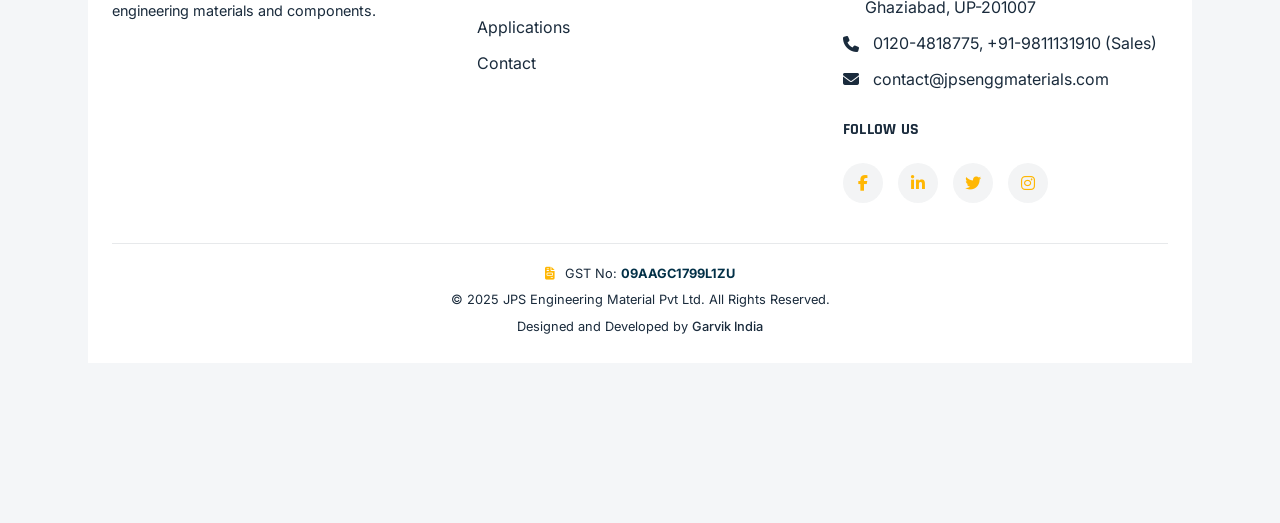
==== commit ec79e0ef: "feat: website performance optimization (WebP images, CLS fixes, non-blocking CSS/JS)" ====
--- a/about.html
+++ b/about.html
@@ -17,9 +17,16 @@
         href="https://fonts.googleapis.com/css2?family=Rajdhani:wght@400;500;600;700&family=Inter:wght@300;400;500;600;700&display=swap"
         rel="stylesheet">
     <!-- FontAwesome -->
-    <link rel="stylesheet" href="https://cdnjs.cloudflare.com/ajax/libs/font-awesome/6.4.0/css/all.min.css">
+    <link rel="stylesheet" href="https://cdnjs.cloudflare.com/ajax/libs/font-awesome/6.4.0/css/all.min.css"
+        media="print" onload="this.media='all'">
+    <noscript>
+        <link rel="stylesheet" href="https://cdnjs.cloudflare.com/ajax/libs/font-awesome/6.4.0/css/all.min.css">
+    </noscript>
     <!-- AOS Animation -->
-    <link rel="stylesheet" href="https://unpkg.com/aos@next/dist/aos.css" />
+    <link rel="stylesheet" href="https://unpkg.com/aos@next/dist/aos.css" media="print" onload="this.media='all'" />
+    <noscript>
+        <link rel="stylesheet" href="https://unpkg.com/aos@next/dist/aos.css">
+    </noscript>
     <!-- Custom CSS -->
     <link rel="stylesheet" href="assets/css/style.css">
     <style>
@@ -45,7 +52,8 @@
     <nav class="navbar" id="navbar">
         <div class="container">
             <a href="index.html" class="logo">
-                <img src="assets/images/jps logo.png" alt="JPS Engineering Logo">
+                <img src="assets/images/jps-logo.webp" alt="JPS Engineering Logo" width="289" height="70"
+                    fetchpriority="high">
             </a>
 
             <ul class="nav-menu" id="navMenu">
@@ -118,7 +126,7 @@
                     </div>
                 </div>
                 <div data-aos="fade-left">
-                    <img src="assets/images/jps logo.png" alt="JPS Infrastructure"
+                    <img src="assets/images/jps-logo.webp" alt="JPS Infrastructure" width="400" height="200"
                         style="border-radius: 10px; border: 1px solid rgba(255,255,255,0.1); background: rgba(255,255,255,0.05); padding: 20px;">
                 </div>
             </div>
@@ -305,7 +313,7 @@
                 <!-- Asset 1 â€” spans 2 cols (hero shot) -->
                 <div style="grid-column: span 2; position: relative; overflow: hidden; border-radius: 12px; cursor: pointer;"
                     class="team-photo-card">
-                    <img src="assets/images/team/asset-1.jpeg" alt="JPS CNC Machining Floor"
+                    <img src="assets/images/team/asset-1.webp" alt="JPS CNC Machining Floor" width="800" height="260"
                         style="width:100%; height:100%; object-fit:cover; transition: transform 0.5s ease;">
                     <div class="team-photo-overlay">
                         <i class="fa-solid fa-magnifying-glass-plus" style="font-size:1.8rem; color:#fff;"></i>
@@ -318,7 +326,7 @@
                 <!-- Asset 2 -->
                 <div style="position: relative; overflow: hidden; border-radius: 12px; cursor: pointer;"
                     class="team-photo-card">
-                    <img src="assets/images/team/asset-2.jpeg" alt="JPS Engineering Workshop"
+                    <img src="assets/images/team/asset-2.webp" alt="JPS Engineering Workshop" width="400" height="260"
                         style="width:100%; height:100%; object-fit:cover; transition: transform 0.5s ease;">
                     <div class="team-photo-overlay">
                         <i class="fa-solid fa-magnifying-glass-plus" style="font-size:1.5rem; color:#fff;"></i>
@@ -330,7 +338,8 @@
                 <!-- Asset 3 -->
                 <div style="position: relative; overflow: hidden; border-radius: 12px; cursor: pointer;"
                     class="team-photo-card">
-                    <img src="assets/images/team/asset-3.jpeg" alt="JPS Manufacturing Operations"
+                    <img src="assets/images/team/asset-3.webp" alt="JPS Manufacturing Operations" width="400"
+                        height="260"
                         style="width:100%; height:100%; object-fit:cover; transition: transform 0.5s ease;">
                     <div class="team-photo-overlay">
                         <i class="fa-solid fa-magnifying-glass-plus" style="font-size:1.5rem; color:#fff;"></i>
@@ -342,7 +351,7 @@
                 <!-- Asset 4 -->
                 <div style="position: relative; overflow: hidden; border-radius: 12px; cursor: pointer;"
                     class="team-photo-card">
-                    <img src="assets/images/team/asset-4.jpeg" alt="JPS Precision Work"
+                    <img src="assets/images/team/asset-4.webp" alt="JPS Precision Work" width="400" height="260"
                         style="width:100%; height:100%; object-fit:cover; transition: transform 0.5s ease;">
                     <div class="team-photo-overlay">
                         <i class="fa-solid fa-magnifying-glass-plus" style="font-size:1.5rem; color:#fff;"></i>
@@ -355,7 +364,7 @@
                 <!-- Asset 5 -->
                 <div style="position: relative; overflow: hidden; border-radius: 12px; cursor: pointer;"
                     class="team-photo-card">
-                    <img src="assets/images/team/asset-5.jpeg" alt="JPS Quality Check"
+                    <img src="assets/images/team/asset-5.webp" alt="JPS Quality Check" width="400" height="260"
                         style="width:100%; height:100%; object-fit:cover; transition: transform 0.5s ease;">
                     <div class="team-photo-overlay">
                         <i class="fa-solid fa-magnifying-glass-plus" style="font-size:1.5rem; color:#fff;"></i>
@@ -383,7 +392,7 @@
                 data-aos="fade-up" data-aos-delay="100">
                 <div style="position: relative; overflow: hidden; border-radius: 12px; cursor: pointer;"
                     class="team-photo-card">
-                    <img src="assets/images/team/R&D-1.jpeg" alt="JPS R&D Team at Work"
+                    <img src="assets/images/team/RD-1.webp" alt="JPS R&D Team at Work" width="500" height="340"
                         style="width:100%; height:100%; object-fit:cover; object-position: center 20%; transition: transform 0.5s ease;">
                     <div class="team-photo-overlay">
                         <i class="fa-solid fa-magnifying-glass-plus" style="font-size:1.8rem; color:#fff;"></i>
@@ -394,7 +403,7 @@
                 </div>
                 <div style="position: relative; overflow: hidden; border-radius: 12px; cursor: pointer;"
                     class="team-photo-card">
-                    <img src="assets/images/team/R&D-2.jpeg" alt="JPS R&D Team Engineering"
+                    <img src="assets/images/team/RD-2.webp" alt="JPS R&D Team Engineering" width="500" height="340"
                         style="width:100%; height:100%; object-fit:cover; object-position: center 20%; transition: transform 0.5s ease;">
                     <div class="team-photo-overlay">
                         <i class="fa-solid fa-magnifying-glass-plus" style="font-size:1.8rem; color:#fff;"></i>
@@ -525,86 +534,90 @@
                         </div>
                     </div>
                 </div>
-                    <!-- Footer -->
-    <footer class="site-footer">
-        <div class="container">
-            <div class="footer-grid">
-                <div>
-                    <a href="index.html" class="logo footer-logo">
-                        <img src="assets/images/jps logo.png" alt="JPS Engineering Logo" style="height: 50px;">
-                    </a>
-                    <p class="footer-desc">
-                        Your trusted partner for high-quality engineering materials and components.
-                    </p>
-                </div>
-                <div>
-                    <h4 class="footer-heading">Quick Links</h4>
-                    <ul class="footer-links">
-                        <li><a href="about.html">About Us</a></li>
-                        <li><a href="products.html">Products</a></li>
-                        <li><a href="applications.html">Applications</a></li>
-                        <li><a href="contact.html">Contact</a></li>
-                    </ul>
-                </div>
-                <div>
-                    <h4 class="footer-heading">Contact</h4>
-                    <p class="footer-contact"><i class="fa-solid fa-location-dot"></i> 4/47, Ajanta Textile Compound Site -2, Industrial Area, Mohan Nagar Ghaziabad, UP-201007</p>
-                    <p class="footer-contact"><i class="fa-solid fa-phone"></i> 0120-4818775, +91-9811131910 (Sales)</p>
-                    <p class="footer-contact"><i class="fa-solid fa-envelope"></i> contact@jpsenggmaterials.com</p>
-                    <h4 class="footer-heading" style="margin-top: 25px;">Follow Us</h4>
-                    <div class="footer-social">
-                        <a href="#"><i class="fa-brands fa-facebook-f"></i></a>
-                        <a href="#"><i class="fa-brands fa-linkedin-in"></i></a>
-                        <a href="#"><i class="fa-brands fa-twitter"></i></a>
-                        <a href="#"><i class="fa-brands fa-instagram"></i></a>
-                    </div>
-                </div>
-            </div>
-            <div class="footer-bottom">
-                <p><i class="fa-solid fa-file-invoice"></i> GST No: <strong>09AAGC1799L1ZU</strong></p>
-                <p>&copy; 2025 JPS Engineering Material Pvt Ltd. All Rights Reserved.</p>
-                <p>Designed and Developed by <a href="https://garvikadvertising.com" target="_blank">Garvik India</a></p>
-            </div>
-        </div>
-    </footer>
-
-        <!-- Scripts -->
-        <!-- Back to Top -->
-        <button id="back-to-top" title="Back to Top">
-            <i class="fa-solid fa-arrow-up"></i>
-        </button>
-
-        <script src="assets/js/main.js"></script>
-        <script src="https://unpkg.com/aos@next/dist/aos.js"></script>
-        <script>
-            AOS.init({
-                duration: 800,
-                offset: 100,
-                once: true
-            });
-            const moreDropdown = document.getElementById('moreDropdown');
-            if (moreDropdown) {
-                moreDropdown.querySelector('.nav-link').addEventListener('click', (e) => {
-                    if (window.innerWidth <= 768) {
-                        e.preventDefault();
-                        moreDropdown.classList.toggle('open');
+                <!-- Footer -->
+                <footer class="site-footer">
+                    <div class="container">
+                        <div class="footer-grid">
+                            <div>
+                                <a href="index.html" class="logo footer-logo">
+                                    <img src="assets/images/jps-logo.webp" alt="JPS Engineering Logo"
+                                        style="height: 50px;" width="207" height="50" loading="lazy">
+                                </a>
+                                <p class="footer-desc">
+                                    Your trusted partner for high-quality engineering materials and components.
+                                </p>
+                            </div>
+                            <div>
+                                <h4 class="footer-heading">Quick Links</h4>
+                                <ul class="footer-links">
+                                    <li><a href="about.html">About Us</a></li>
+                                    <li><a href="products.html">Products</a></li>
+                                    <li><a href="applications.html">Applications</a></li>
+                                    <li><a href="contact.html">Contact</a></li>
+                                </ul>
+                            </div>
+                            <div>
+                                <h4 class="footer-heading">Contact</h4>
+                                <p class="footer-contact"><i class="fa-solid fa-location-dot"></i> 4/47, Ajanta Textile
+                                    Compound Site -2, Industrial Area, Mohan Nagar Ghaziabad, UP-201007</p>
+                                <p class="footer-contact"><i class="fa-solid fa-phone"></i> 0120-4818775, +91-9811131910
+                                    (Sales)</p>
+                                <p class="footer-contact"><i class="fa-solid fa-envelope"></i>
+                                    contact@jpsenggmaterials.com</p>
+                                <h4 class="footer-heading" style="margin-top: 25px;">Follow Us</h4>
+                                <div class="footer-social">
+                                    <a href="#"><i class="fa-brands fa-facebook-f"></i></a>
+                                    <a href="#"><i class="fa-brands fa-linkedin-in"></i></a>
+                                    <a href="#"><i class="fa-brands fa-twitter"></i></a>
+                                    <a href="#"><i class="fa-brands fa-instagram"></i></a>
+                                </div>
+                            </div>
+                        </div>
+                        <div class="footer-bottom">
+                            <p><i class="fa-solid fa-file-invoice"></i> GST No: <strong>09AAGC1799L1ZU</strong></p>
+                            <p>&copy; 2025 JPS Engineering Material Pvt Ltd. All Rights Reserved.</p>
+                            <p>Designed and Developed by <a href="https://garvikadvertising.com" target="_blank">Garvik
+                                    India</a></p>
+                        </div>
+                    </div>
+                </footer>
+
+                <!-- Scripts -->
+                <!-- Back to Top -->
+                <button id="back-to-top" title="Back to Top">
+                    <i class="fa-solid fa-arrow-up"></i>
+                </button>
+
+                <script src="assets/js/main.js" defer></script>
+                <script src="https://unpkg.com/aos@next/dist/aos.js" defer></script>
+                <script>
+                    AOS.init({
+                        duration: 800,
+                        offset: 100,
+                        once: true
+                    });
+                    const moreDropdown = document.getElementById('moreDropdown');
+                    if (moreDropdown) {
+                        moreDropdown.querySelector('.nav-link').addEventListener('click', (e) => {
+                            if (window.innerWidth <= 768) {
+                                e.preventDefault();
+                                moreDropdown.classList.toggle('open');
+                            }
+                        });
                     }
-                });
-            }
-
-            // Navbar Scroll Effect
-            const navbar = document.getElementById('navbar');
-            if (navbar) {
-                window.addEventListener('scroll', () => {
-                    if (window.scrollY > 60) {
-                        navbar.classList.add('scrolled');
-                    } else {
-                        navbar.classList.remove('scrolled');
+
+                    // Navbar Scroll Effect
+                    const navbar = document.getElementById('navbar');
+                    if (navbar) {
+                        window.addEventListener('scroll', () => {
+                            if (window.scrollY > 60) {
+                                navbar.classList.add('scrolled');
+                            } else {
+                                navbar.classList.remove('scrolled');
+                            }
+                        });
                     }
-                });
-            }
-        </script>
+                </script>
 </body>
 
-</html>
-
+</html>
--- a/assets/css/style.css
+++ b/assets/css/style.css
@@ -1,7 +1,6 @@
 /* assets/css/style.css — JPS Engineering Industrial Theme */
 
-/* ====== Google Fonts ====== */
-@import url('https://fonts.googleapis.com/css2?family=Rajdhani:wght@400;500;600;700&family=Inter:wght@300;400;500;600;700&display=swap');
+
 
 /* ====== CSS Variables ====== */
 :root {
@@ -1522,7 +1521,9 @@
 .nav-link:hover,
 .nav-link.active {
     color: var(--primary) !important;
-}/* ====== Light Footer Updates ====== */
+}
+
+/* ====== Light Footer Updates ====== */
 .site-footer {
     background: #FFFFFF;
     /* Light theme background */
@@ -1645,6 +1646,7 @@
     background: #fff;
     color: var(--secondary) !important;
 }
+
 /* ====== Hero Video Brightness and Grid Removal ====== */
 .hero-video {
     filter: brightness(0.85) saturate(1) !important;
@@ -1672,4 +1674,4 @@
     [style*="grid-template-columns: 1fr 1fr"] {
         grid-template-columns: 1fr !important;
     }
-}
+}
